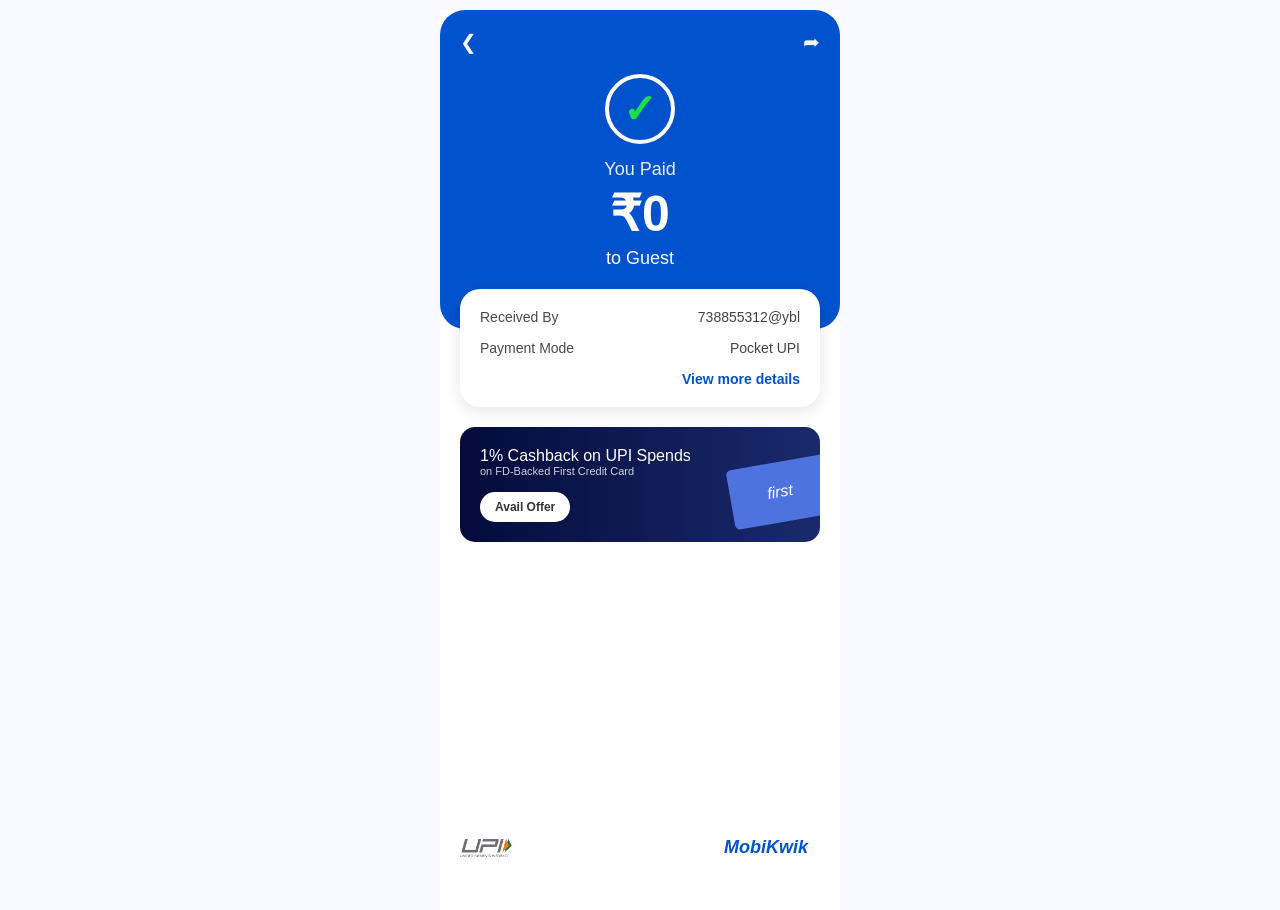
==== payment.html @ 9ee7bba4 "Add files via upload" ====
<!DOCTYPE html>
<html lang="en">
<head>
    <meta charset="UTF-8">
    <meta name="viewport" content="width=device-width, initial-scale=1.0">
    <title>Payment Page.</title>
    <link rel="stylesheet" href="style.css">
    <script src="function.js"></script>
</head>
<body>
    <div class="container">
        <div class="header">
            <div class="nav-icons">
                <span class="back-arrow" style="cursor: pointer;">&#10094;</span>
                <span class="share-icon">&#10150;</span>
            </div>

            <div class="success-icon">
                <div class="circle">
                    <span class="checkmark">&#10003;</span>
                </div>
            </div>

            <p class="status-text">You Paid</p>
            <h1 class="amount">₹0</h1>
            <p class="recipient">to Guest</p>
        </div>

        <div class="details-card">
            <div class="row">
                <span class="label">Received By</span>
                <span class="value">738855312@ybl</span>
            </div>
            <div class="row">
                <span class="label">Payment Mode</span>
                <span class="value">Pocket UPI</span>
            </div>
            <div class="view-more">
                View more details <span class="arrow-down"></span>
            </div>
        </div>

        <div class="offer-banner">
            <div class="banner-content">
                <p class="offer-title">1% Cashback on UPI Spends</p>
                <p class="offer-sub">on FD-Backed First Credit Card</p>
                <button class="avail-btn">Avail Offer</button>
            </div>
            <div class="card-img">
                <div class="mock-card">first</div>
            </div>
        </div>

        <div class="footer">
            <div class="upi_logo">  
                 
            </div>
            <h2 class="mobikwik-logo">MobiKwik</h2>
        </div>
    </div>
</body>
</html>
---- style.css ----
* {
    margin: 0;

    padding: 0;
    box-sizing: border-box;
    font-family: 'Segoe UI', Roboto, Helvetica, Arial, sans-serif;
}

body {
    background-color: #f8faff;
    display: flex;
    justify-content: center;
    overflow: hidden;
}



.container {
    width: 100%;
    max-width: 400px;
    margin-top: 10px;
    background-color: #fff;
    min-height: 100vh;
    position: relative;
    overflow: hidden;
}

/* Header Section */
.header {
    background-color: #0052cc;
    /*MobiKwikBlue*/color: white;
    text-align: center;
    padding: 20px 20px 60px 20px;
    border-radius: 25px;
    -webkit-border-radius: 25px;
    -moz-border-radius: 25px;
    -ms-border-radius: 25px;
    -o-border-radius: 25px;
}

.nav-icons {
    display: flex;
    justify-content: space-between;
    font-size: 20px;
    margin-bottom: 20px;
}

.success-icon {
    display: flex;
    justify-content: center;
    margin-bottom: 15px;
}

.circle {
    width: 70px;
    height: 70px;
    border: #fff 4px solid;
    border-radius: 50%;
    display: flex;
    align-items: center;
    justify-content: center;
}

.checkmark {
    color: #17e146;
    font-size: 40px;
    font-weight: bold;
}

.status-text {
    font-size: 18px;
    opacity: 0.9;
}

.amount {
    font-size: 50px;
    margin: 5px 0;
    font-weight: 600;
}

.recipient {
    font-size: 18px;
    font-weight: 500;
}

/* Details Card */
.details-card {
    border-color: #2b45c8 15px solid;
    background: white;
    margin: -40px 20px 20px 20px;
    padding: 20px;
    box-shadow: 0 4px 15px rgba(0, 0, 0, 0.1);
    position: relative;
    border-radius: 20px;
    z-index: 10;
    -webkit-border-radius: 20px;
    -moz-border-radius: 20px;
    -ms-border-radius: 20px;
    -o-border-radius: 20px;
}

.row {
    display: flex;
    justify-content: space-between;
    margin-bottom: 15px;
}

.label {
    color: #494949;
    font-size: 14px;
}

.value {
    color: #434343;
    font-weight: 500;
    font-size: 14px;
}

.view-more {
    text-align: right;
    color: #0052cc;
    font-size: 14px;
    font-weight: 600;
    cursor: pointer;
    margin-top: 10px;
}

/* Banner Section */
.offer-banner {
    background: linear-gradient(90deg, #020b3a 0%, #1a2a6c 100%);
    margin: 20px;
    border-radius: 15px;
    padding: 20px;
    display: flex;
    color: white;
    position: relative;
    overflow: hidden;
}

.offer-title {
    font-size: 16px;
}

.offer-sub {
    font-size: 11px;
    margin-bottom: 15px;
    opacity: 0.8;
}

.avail-btn {
    background: white;
    border: none;
    padding: 8px 15px;
    border-radius: 20px;
    font-weight: bold;
    font-size: 12px;
    color: #333;
}

.mock-card {
    width: 100px;
    height: 60px;
    background: #4e73df;
    border-radius: 5px;
    position: absolute;
    right: -10px;
    bottom: 20px;
    transform: rotate(-10deg);
    display: flex;
    align-items: center;
    justify-content: center;
    font-style: italic;
}

/* Footer */
.footer {
    position: absolute;
    bottom: 20px;
    width: 100%;
    display: flex;
    justify-content: space-between;
    align-items: center;
    .upi_logo{
        width: 60px;
        height: 40px;
        background: url('UPI-01.png') no-repeat center center;
        background-size: contain;
    }
    padding:16px;
}

.mobikwik-logo{
    font-style: italic;
    color: #0052cc;
    font-size: 18px;
    margin: 16px;
}

/* Form Page Styling */
.form-title {
    font-size: 28px;
    font-weight: 600;
    margin-bottom: 2px;
    font-style: italic;
    padding-top: 80px;
    

}

.form-subtitle {
    font-size: 14px;
    opacity: 0.9;
    padding-bottom: 60px;

}

.form-card {
    background: white;
    margin: -40px 20px 20px 20px;
    padding: 30px 20px;
    box-shadow: 0 4px 15px rgba(0, 0, 0, 0.1);
    position: relative;
    z-index: 10;
    border-radius: 10px;
}

.form-group {
    margin-bottom: 20px;
}

.form-group label {
    display: block;
    color: #494949;
    font-size: 14px;
    font-weight: 500;
    margin-bottom: 8px;
}

.form-group input {
    width: 100%;
    padding: 12px 15px;
    font-size: 14px;
    border: 1px solid #e0e0e0;
    border-radius: 8px;
    box-sizing: border-box;
    transition: border-color 0.3s;
}

.form-group input:focus {
    outline: none;
    border-color: #0052cc;
    box-shadow: 0 0 0 3px rgba(0, 82, 204, 0.1);
}

.submit-btn {
    width: 100%;
    padding: 14px 20px;
    background-color: #0052cc;
    color: white;
    border: none;
    border-radius: 8px;
    font-size: 16px;
    font-weight: 600;
    cursor: pointer;
    margin-top: 10px;
    transition: background-color 0.3s;
}

.submit-btn:hover {
    background-color: #003d99;
}
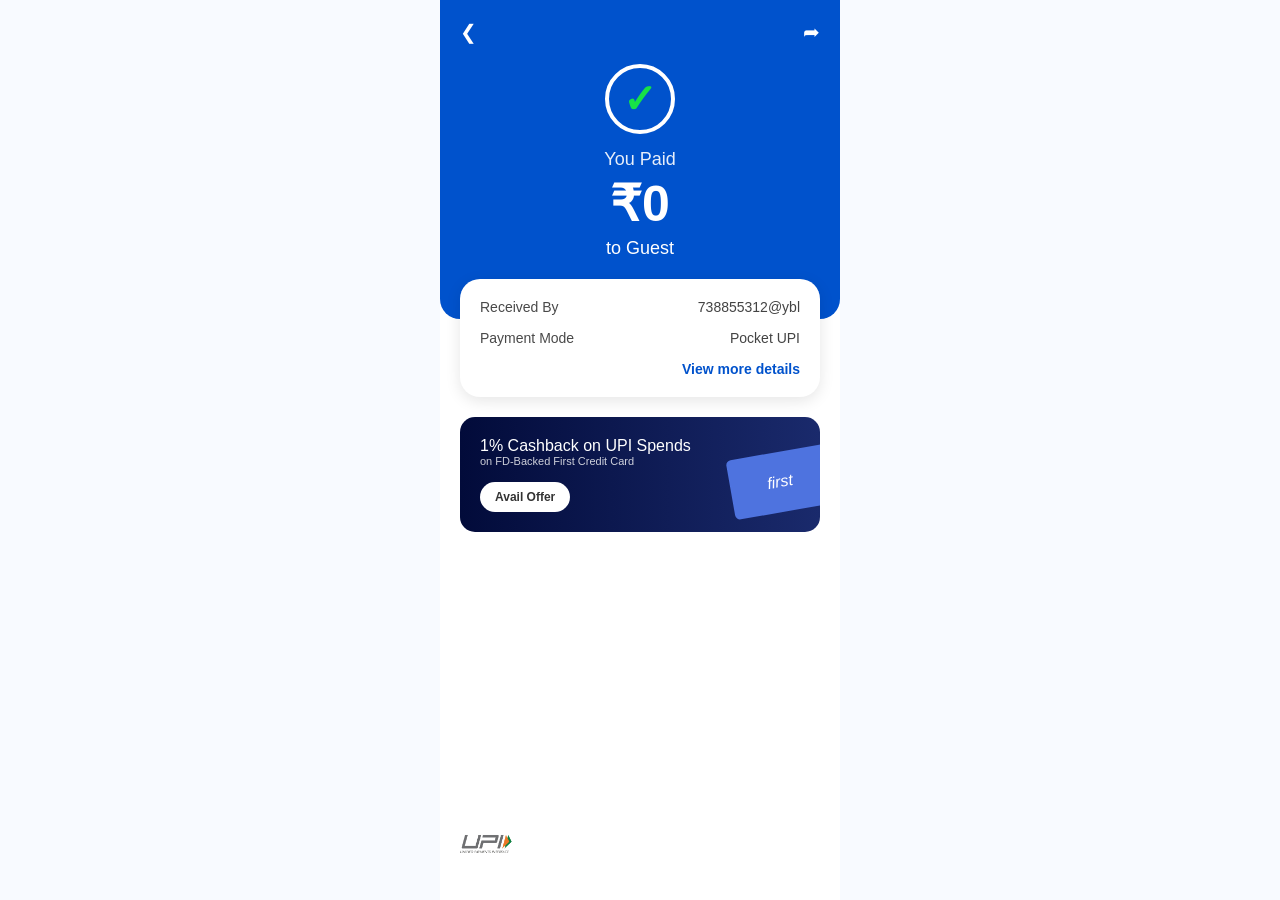
==== commit 769f7980: "Fix HTML formatting in payment.html" ====
--- a/payment.html
+++ b/payment.html
@@ -52,10 +52,10 @@
         </div>
 
         <div class="footer">
-            <div class="upi_logo">  
+           <div class="upi_logo">  
                  
             </div>
-            <h2 class="mobikwik-logo">MobiKwik</h2>
+            <h2 class="mobi_logo"> </h2>
         </div>
     </div>
 </body>
--- a/style.css
+++ b/style.css
@@ -18,7 +18,6 @@
 .container {
     width: 100%;
     max-width: 400px;
-    margin-top: 10px;
     background-color: #fff;
     min-height: 100vh;
     position: relative;
@@ -31,11 +30,12 @@
     /*MobiKwikBlue*/color: white;
     text-align: center;
     padding: 20px 20px 60px 20px;
-    border-radius: 25px;
-    -webkit-border-radius: 25px;
-    -moz-border-radius: 25px;
-    -ms-border-radius: 25px;
-    -o-border-radius: 25px;
+    border-radius: 0 0 20px 20px;
+    -webkit-border-radius: 0 0 20px 20px;
+    -moz-border-radius: 0 0 20px 20px;
+    -ms-border-radius: 0 0 20px 20px;
+    -o-border-radius: 0 0 20px 20px;
+    
 }
 
 .nav-icons {
@@ -268,4 +268,4 @@
 
 .submit-btn:hover {
     background-color: #003d99;
-}+}
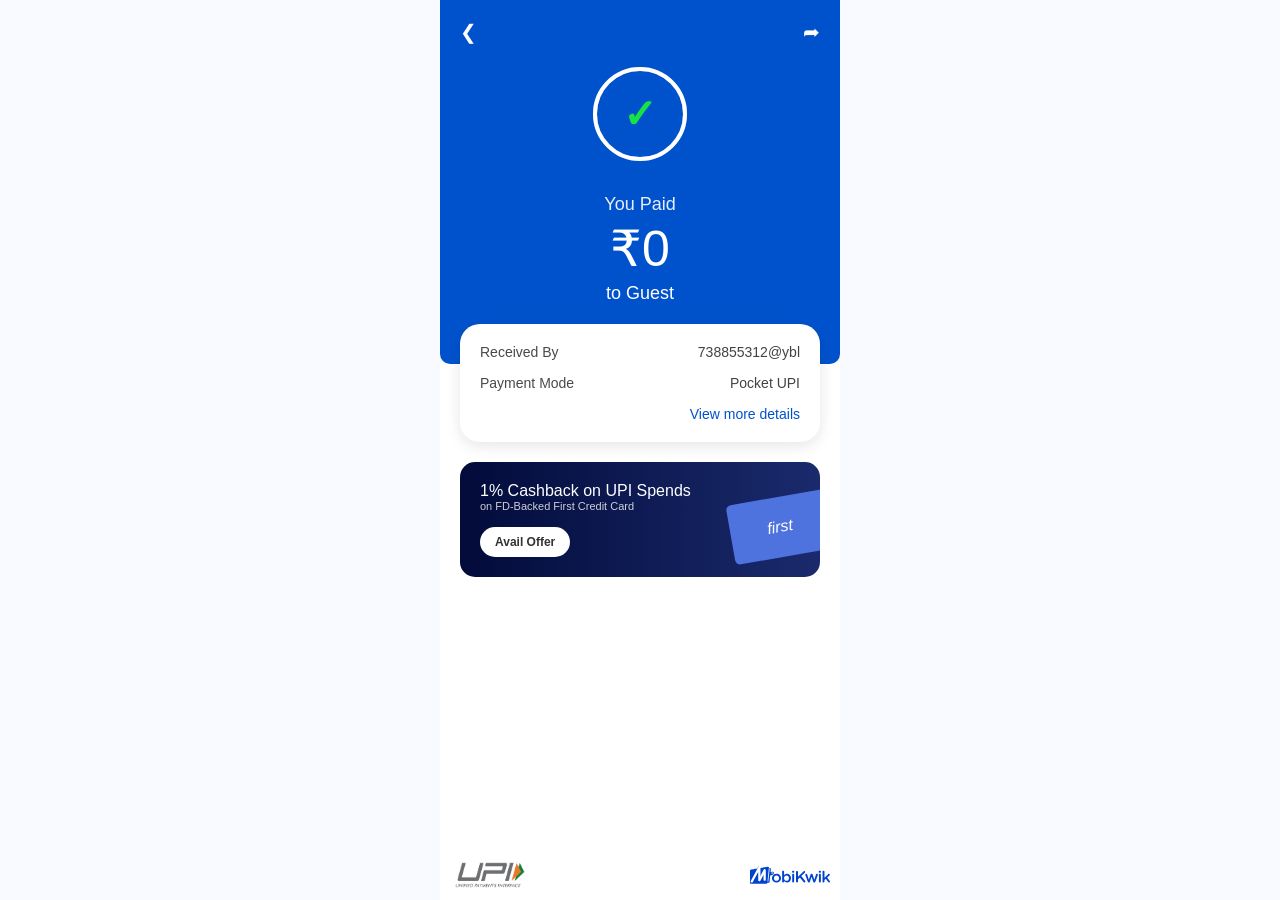
==== commit 09ae477b: "Enhance payment page with completion icon Updated the payment page to include a circular completion " ====
--- a/payment.html
+++ b/payment.html
@@ -15,12 +15,15 @@
                 <span class="share-icon">&#10150;</span>
             </div>
 
-            <div class="success-icon">
-                <div class="circle">
+          <div class="success-icon">
+                <div class="circle-completion">
+                    <svg viewBox="0 0 100 100" class="circle-svg-payment">
+                        <circle cx="50" cy="50" r="45" class="circle-bg-payment"></circle>
+                        <circle cx="50" cy="50" r="45" class="circle-fill-payment"></circle>
+                    </svg>
                     <span class="checkmark">&#10003;</span>
                 </div>
             </div>
-
             <p class="status-text">You Paid</p>
             <h1 class="amount">₹0</h1>
             <p class="recipient">to Guest</p>
--- a/style.css
+++ b/style.css
@@ -30,12 +30,11 @@
     /*MobiKwikBlue*/color: white;
     text-align: center;
     padding: 20px 20px 60px 20px;
-    border-radius: 0 0 20px 20px;
-    -webkit-border-radius: 0 0 20px 20px;
-    -moz-border-radius: 0 0 20px 20px;
-    -ms-border-radius: 0 0 20px 20px;
-    -o-border-radius: 0 0 20px 20px;
-    
+    border-radius: 0 0 10px 10px;
+    -webkit-border-radius: 0 0 10px 10px;
+    -moz-border-radius: 0 0 10px 10px;
+    -ms-border-radius: 0 0 10px 10px;
+    -o-border-radius: 0 0 10px 10px;
 }
 
 .nav-icons {
@@ -75,12 +74,12 @@
 .amount {
     font-size: 50px;
     margin: 5px 0;
-    font-weight: 600;
+    font-weight: 400;
 }
 
 .recipient {
     font-size: 18px;
-    font-weight: 500;
+    font-weight: 460;
 }
 
 /* Details Card */
@@ -112,7 +111,7 @@
 
 .value {
     color: #434343;
-    font-weight: 500;
+    font-weight: 400;
     font-size: 14px;
 }
 
@@ -120,7 +119,7 @@
     text-align: right;
     color: #0052cc;
     font-size: 14px;
-    font-weight: 600;
+    font-weight: 500;
     cursor: pointer;
     margin-top: 10px;
 }
@@ -175,25 +174,25 @@
 /* Footer */
 .footer {
     position: absolute;
-    bottom: 20px;
+    bottom: 5px;
     width: 100%;
+    padding: 0 10px 0 10px;
     display: flex;
     justify-content: space-between;
-    align-items: center;
     .upi_logo{
-        width: 60px;
+        width: 80px;
         height: 40px;
         background: url('UPI-01.png') no-repeat center center;
         background-size: contain;
     }
-    padding:16px;
-}
-
-.mobikwik-logo{
-    font-style: italic;
-    color: #0052cc;
-    font-size: 18px;
-    margin: 16px;
+    
+}
+
+.mobi_logo{
+    width: 80px;
+    height: 40px;
+    background: url('mobikwik.svg') no-repeat center center;
+    background-size: contain;
 }
 
 /* Form Page Styling */
@@ -269,3 +268,154 @@
 .submit-btn:hover {
     background-color: #003d99;
 }
+
+/* Circle Progress Animation */
+@keyframes circleAnimation {
+    from {
+        stroke-dashoffset: 282.7;
+    }
+    to {
+        stroke-dashoffset: 0;
+    }
+}
+
+.circle-progress {
+    display: flex;
+    justify-content: center;
+    align-items: center;
+    margin-bottom: 15px;
+    position: relative;
+    width: 100px;
+    height: 100px;
+    margin-left: auto;
+    margin-right: auto;
+}
+
+.circle-svg {
+    width: 100px;
+    height: 100px;
+    transform: rotate(-90deg);
+}
+
+.circle-bg {
+    fill: none;
+    stroke: rgba(255, 255, 255, 0.3);
+    stroke-width: 4;
+}
+
+.circle-fill {
+    fill: none;
+    stroke: #ffffff;
+    stroke-width: 7;
+    stroke-linecap: round;
+    stroke-dasharray: 282.7;
+    stroke-dashoffset: 282.7;
+    transition: stroke-dashoffset 0.5s ease;
+    -webkit-transition: stroke-dashoffset 0.5s ease;
+    -moz-transition: stroke-dashoffset 0.5s ease;
+    -ms-transition: stroke-dashoffset 0.5s ease;
+    -o-transition: stroke-dashoffset 0.5s ease;
+}
+
+.circle-fill.animating {
+    animation: circleAnimation 2s ease-in-out forwards;
+    -webkit-animation: circleAnimation 2s ease-in-out forwards;
+}
+
+.progress-text {
+    position: absolute;
+    color: white;
+    font-size: 14px;
+    font-weight: 600;
+}
+
+.verify-title {
+    font-size: 28px;
+    font-weight: 600;
+    margin-bottom: 10px;
+}
+
+.upi-verify-card {
+    margin-top: 0;
+}
+
+.resend-text {
+    text-align: center;
+    font-size: 12px;
+    color: #666;
+    margin-top: 15px;
+}
+
+.resend-link {
+    color: #0052cc;
+    font-weight: 600;
+    text-decoration: none;
+}
+
+.resend-link:hover {
+    text-decoration: underline;
+}
+
+.verify-btn {
+    margin-top: 20px;
+}
+
+/* Payment Page Circle Animation */
+@keyframes paymentCircleAnimation {
+    
+    to {
+        stroke-dashoffset: 0;
+        transform: scale(1);
+
+    }
+}
+
+.circle-completion {
+    width: 100px;
+    height: 100px;
+    position: relative;
+    display: flex;
+    align-items: center;
+    justify-content: center;
+    margin: 0 auto 15px;
+}
+
+.circle-svg-payment {
+    width: 100px;
+    height: 100px;
+    position: absolute;
+    transform: rotate(-90deg);
+}
+
+.circle-bg-payment {
+    fill: none;
+    stroke: rgba(255, 255, 255, 0.3);
+    stroke-width: 4;
+}
+
+.circle-fill-payment {
+    fill: none;
+    stroke: #ffffff;
+    stroke-width: 4;
+    stroke-linecap: round;
+    stroke-dasharray: 282.7;
+    stroke-dashoffset: 282.7;
+    animation: paymentCircleAnimation 1.5s ease-out forwards;
+}
+
+.circle-completion .checkmark {
+    position: relative;
+    z-index: 2;
+    animation: scaleIn 0.6s ease-out 0.3s backwards;
+}
+
+@keyframes scaleIn {
+    from {
+        transform: scale(0);
+        opacity: 0;
+    }
+    to {
+        transform: scale(1);
+        opacity: 1;
+    }
+}
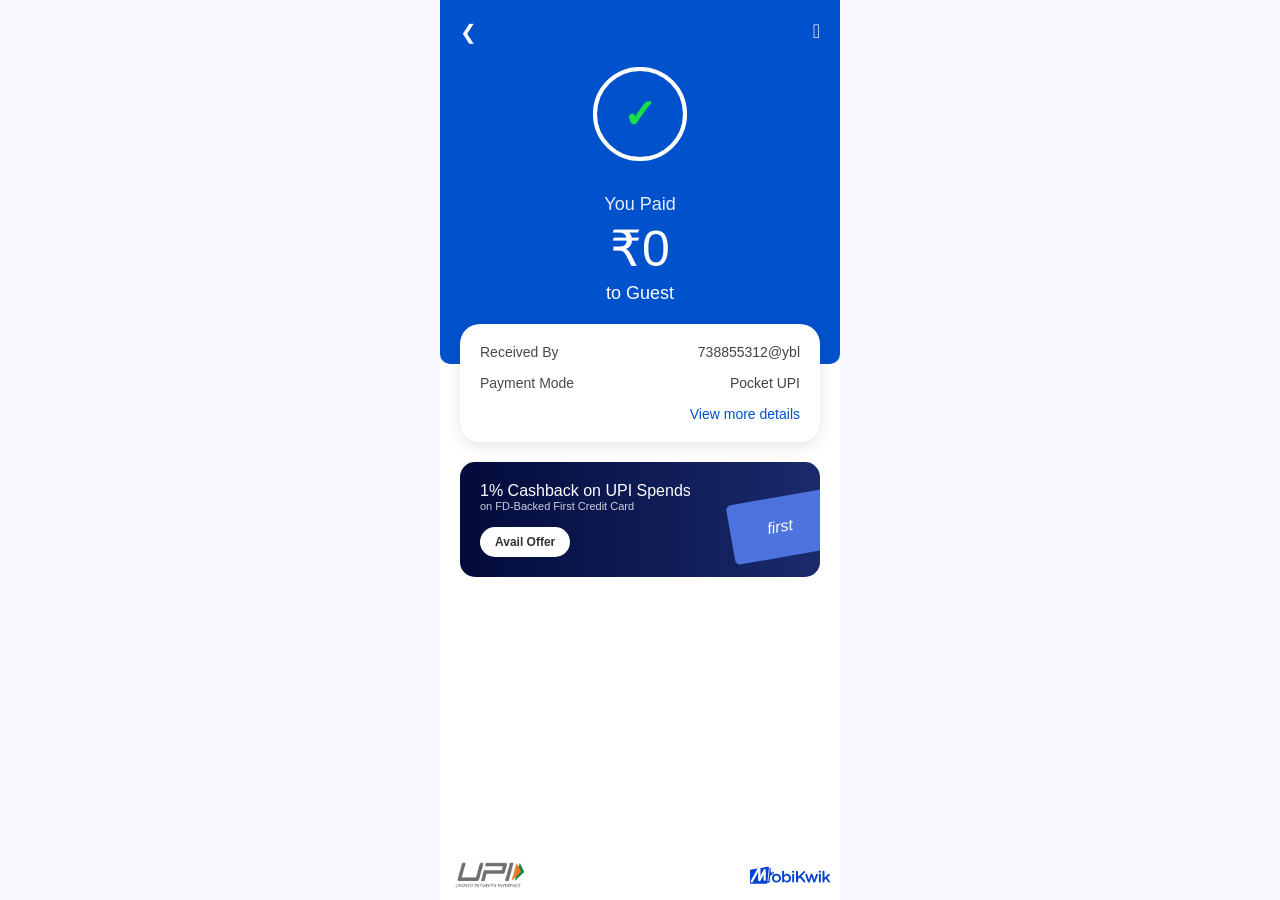
==== commit c2ec2974: "Update payment.html" ====
--- a/payment.html
+++ b/payment.html
@@ -4,7 +4,7 @@
     <meta charset="UTF-8">
     <meta name="viewport" content="width=device-width, initial-scale=1.0">
     <title>Payment Page.</title>
-    <link rel="stylesheet" href="style.css">
+    <link rel="stylesheet" href="style.css" href="https://cdnjs.cloudflare.com/ajax/libs/font-awesome/4.7.0/css/font-awesome.min.css">
     <script src="function.js"></script>
 </head>
 <body>
@@ -12,7 +12,7 @@
         <div class="header">
             <div class="nav-icons">
                 <span class="back-arrow" style="cursor: pointer;">&#10094;</span>
-                <span class="share-icon">&#10150;</span>
+                <span class="fa">&#xf1e0;</span>
             </div>
 
           <div class="success-icon">
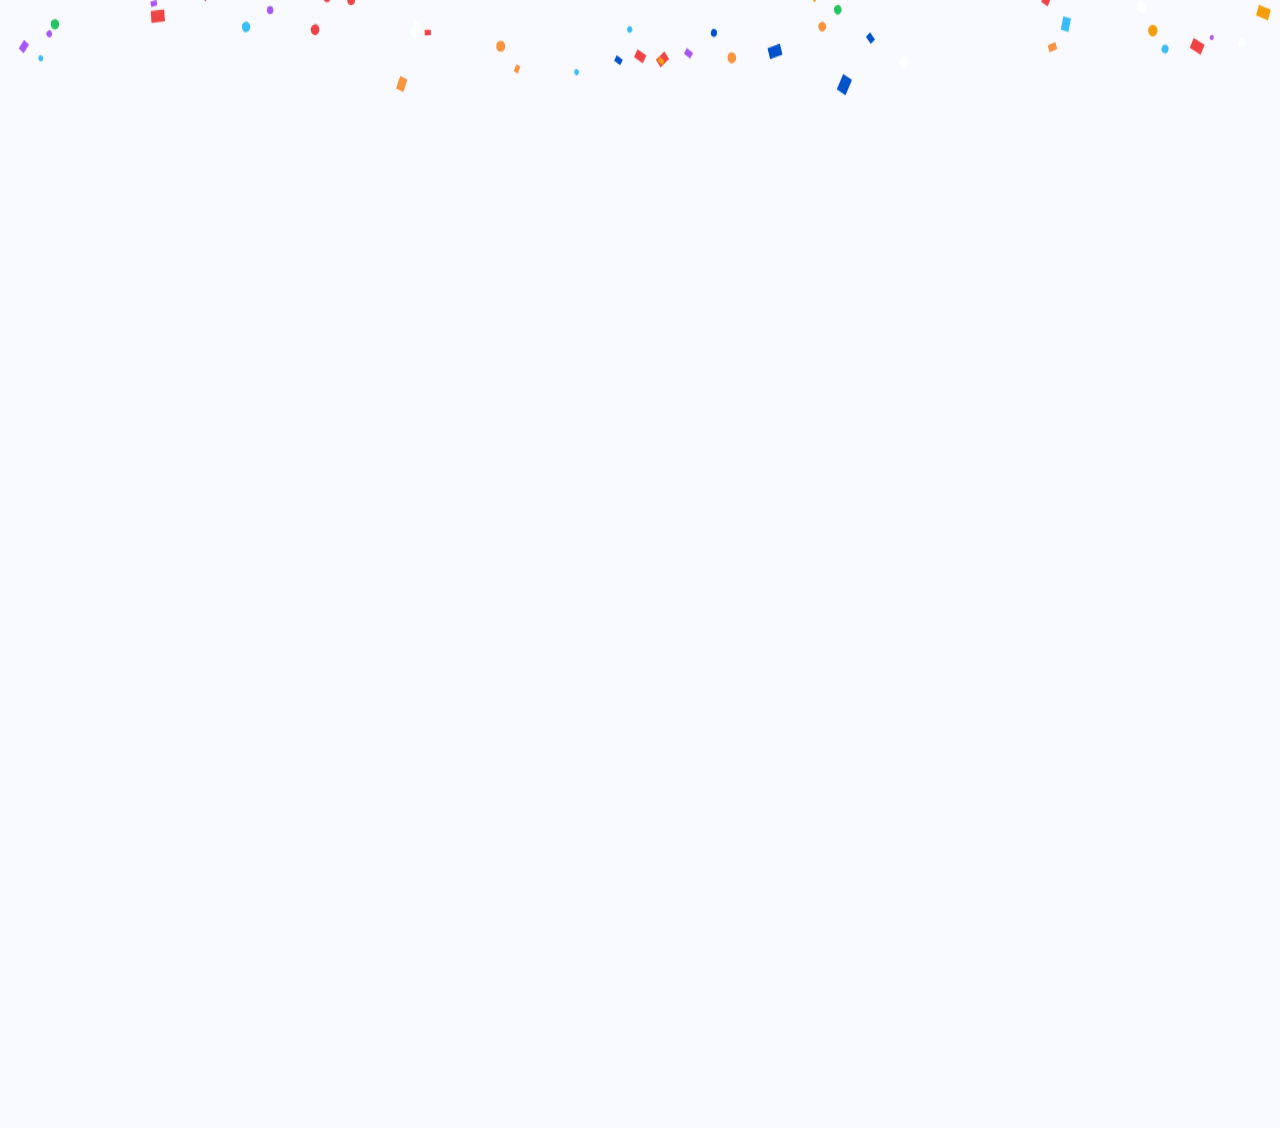
==== commit cb6415ad: "Revamp payment page layout and functionality" ====
--- a/payment.html
+++ b/payment.html
@@ -3,63 +3,220 @@
 <head>
     <meta charset="UTF-8">
     <meta name="viewport" content="width=device-width, initial-scale=1.0">
-    <title>Payment Page.</title>
-    <link rel="stylesheet" href="style.css" href="https://cdnjs.cloudflare.com/ajax/libs/font-awesome/4.7.0/css/font-awesome.min.css">
-    <script src="function.js"></script>
+    <title>Payment Successful</title>
+    <link rel="stylesheet" href="style.css">
+    <script src="function.js" defer></script>
 </head>
 <body>
-    <div class="container">
-        <div class="header">
-            <div class="nav-icons">
-                <span class="back-arrow" style="cursor: pointer;">&#10094;</span>
-                <span class="fa">&#xf1e0;</span>
-            </div>
-
-          <div class="success-icon">
-                <div class="circle-completion">
-                    <svg viewBox="0 0 100 100" class="circle-svg-payment">
-                        <circle cx="50" cy="50" r="45" class="circle-bg-payment"></circle>
-                        <circle cx="50" cy="50" r="45" class="circle-fill-payment"></circle>
-                    </svg>
-                    <span class="checkmark">&#10003;</span>
-                </div>
-            </div>
-            <p class="status-text">You Paid</p>
-            <h1 class="amount">₹0</h1>
-            <p class="recipient">to Guest</p>
-        </div>
-
-        <div class="details-card">
-            <div class="row">
-                <span class="label">Received By</span>
-                <span class="value">738855312@ybl</span>
-            </div>
-            <div class="row">
-                <span class="label">Payment Mode</span>
-                <span class="value">Pocket UPI</span>
-            </div>
-            <div class="view-more">
-                View more details <span class="arrow-down"></span>
-            </div>
-        </div>
-
-        <div class="offer-banner">
-            <div class="banner-content">
-                <p class="offer-title">1% Cashback on UPI Spends</p>
-                <p class="offer-sub">on FD-Backed First Credit Card</p>
-                <button class="avail-btn">Avail Offer</button>
-            </div>
-            <div class="card-img">
-                <div class="mock-card">first</div>
-            </div>
-        </div>
-
-        <div class="footer">
-           <div class="upi_logo">  
-                 
-            </div>
-            <h2 class="mobi_logo"> </h2>
-        </div>
-    </div>
+
+<!-- Confetti Canvas -->
+<canvas id="confettiCanvas"></canvas>
+
+<div class="container">
+
+    <!-- HEADER -->
+    <div class="header">
+
+        <div class="nav-icons">
+            <span class="back-arrow" style="cursor:pointer;">&#10094;</span>
+            <span class="share-icon" style="font-size:22px;cursor:pointer;">&#8942;</span>
+        </div>
+
+        <!-- Animated circle + checkmark -->
+        <div class="circle-completion">
+            <svg viewBox="0 0 100 100" class="circle-svg-payment">
+                <circle cx="50" cy="50" r="44" class="circle-bg-payment"></circle>
+                <circle cx="50" cy="50" r="44" class="circle-fill-payment"></circle>
+            </svg>
+            <svg class="check-svg" viewBox="0 0 52 52">
+                <polyline class="check-path" points="12,26 22,38 40,16"/>
+            </svg>
+            <span class="ripple r1"></span>
+            <span class="ripple r2"></span>
+            <span class="ripple r3"></span>
+        </div>
+
+        <p class="status-text anim-fadeslide" style="--d:0.9s">Payment Successful!</p>
+        <h1 class="amount anim-fadeslide" style="--d:1.1s">&#8377;0</h1>
+        <p class="recipient anim-fadeslide" style="--d:1.25s">to Guest</p>
+
+    </div>
+
+    <!-- DETAILS CARD -->
+    <div class="details-card anim-slideup" style="--d:1.4s">
+        <div class="row">
+            <span class="label">Received By</span>
+            <span class="value" id="upiId">738855312@ybl</span>
+        </div>
+        <hr class="divider">
+        <div class="row">
+            <span class="label">Payment Mode</span>
+            <span class="value">Pocket UPI</span>
+        </div>
+        <hr class="divider">
+        <div class="row">
+            <span class="label">Transaction ID</span>
+            <span class="value txn-id" id="txnId">TXN2025051308472</span>
+        </div>
+        <div class="view-more">View more details &#8964;</div>
+    </div>
+
+    <!-- STATUS PILLS -->
+    <div class="status-pills anim-fadeslide" style="--d:1.5s">
+        <div class="pill">
+            <svg width="22" height="22" viewBox="0 0 24 24" fill="none">
+                <circle cx="12" cy="12" r="10" stroke="#22c55e" stroke-width="2"/>
+                <polyline points="8,12 11,15 16,9" stroke="#22c55e" stroke-width="2.2"
+                    stroke-linecap="round" stroke-linejoin="round"/>
+            </svg>
+            Deducted
+        </div>
+        <div class="pill-connector"></div>
+        <div class="pill">
+            <svg width="22" height="22" viewBox="0 0 24 24" fill="none">
+                <circle cx="12" cy="12" r="10" stroke="#22c55e" stroke-width="2"/>
+                <polyline points="8,12 11,15 16,9" stroke="#22c55e" stroke-width="2.2"
+                    stroke-linecap="round" stroke-linejoin="round"/>
+            </svg>
+            Processed
+        </div>
+        <div class="pill-connector"></div>
+        <div class="pill">
+            <svg width="22" height="22" viewBox="0 0 24 24" fill="none">
+                <circle cx="12" cy="12" r="10" stroke="#22c55e" stroke-width="2"/>
+                <polyline points="8,12 11,15 16,9" stroke="#22c55e" stroke-width="2.2"
+                    stroke-linecap="round" stroke-linejoin="round"/>
+            </svg>
+            Received
+        </div>
+    </div>
+
+    <!-- OFFER BANNER -->
+    <div class="offer-banner anim-slideup" style="--d:1.9s">
+        <div class="banner-content">
+            <p class="offer-title">&#127881; 1% Cashback on UPI Spends</p>
+            <p class="offer-sub">on FD-Backed First Credit Card</p>
+            <button class="avail-btn">Avail Offer</button>
+        </div>
+        <div class="mock-card">
+            <span class="card-shine"></span>
+            <span class="card-label">first</span>
+        </div>
+    </div>
+
+    <!-- ACTION BUTTONS -->
+    <div class="action-btns anim-fadeslide" style="--d:2.1s">
+        <button class="action-btn" onclick="window.location.href='index.html'">
+            <svg width="20" height="20" viewBox="0 0 24 24" fill="none">
+                <path d="M3 9l9-7 9 7v11a2 2 0 01-2 2H5a2 2 0 01-2-2z"
+                    stroke="currentColor" stroke-width="2" stroke-linejoin="round"/>
+                <polyline points="9,22 9,12 15,12 15,22"
+                    stroke="currentColor" stroke-width="2" stroke-linejoin="round"/>
+            </svg>
+            Home
+        </button>
+        <button class="action-btn">
+            <svg width="20" height="20" viewBox="0 0 24 24" fill="none">
+                <rect x="4" y="4" width="16" height="12" rx="2"
+                    stroke="currentColor" stroke-width="2"/>
+                <path d="M8 20h8M12 16v4" stroke="currentColor"
+                    stroke-width="2" stroke-linecap="round"/>
+            </svg>
+            Receipt
+        </button>
+        <button class="action-btn">
+            <svg width="20" height="20" viewBox="0 0 24 24" fill="none">
+                <circle cx="18" cy="5"  r="3" stroke="currentColor" stroke-width="2"/>
+                <circle cx="6"  cy="12" r="3" stroke="currentColor" stroke-width="2"/>
+                <circle cx="18" cy="19" r="3" stroke="currentColor" stroke-width="2"/>
+                <line x1="8.59"  y1="13.51" x2="15.42" y2="17.49"
+                    stroke="currentColor" stroke-width="2"/>
+                <line x1="15.41" y1="6.51"  x2="8.59"  y2="10.49"
+                    stroke="currentColor" stroke-width="2"/>
+            </svg>
+            Share
+        </button>
+    </div>
+
+    <!-- FOOTER -->
+    <div class="footer">
+        <div class="upi_logo"></div>
+        <h2 class="mobi_logo"></h2>
+    </div>
+
+</div>
+
+<script>
+/* ── CONFETTI ─────────────────────────────────── */
+(function () {
+    var canvas = document.getElementById('confettiCanvas');
+    var ctx    = canvas.getContext('2d');
+    canvas.width  = window.innerWidth;
+    canvas.height = window.innerHeight;
+
+    var COLORS = ['#0052cc','#22c55e','#f59e0b','#ef4444','#a855f7','#ffffff','#38bdf8','#fb923c'];
+    var pieces = [];
+
+    for (var i = 0; i < 130; i++) {
+        pieces.push({
+            x: Math.random() * canvas.width,
+            y: -10 - Math.random() * 180,
+            r: 4 + Math.random() * 6,
+            color: COLORS[Math.floor(Math.random() * COLORS.length)],
+            rot: Math.random() * Math.PI * 2,
+            vx: (Math.random() - 0.5) * 3.5,
+            vy: 1.5 + Math.random() * 3,
+            vr: (Math.random() - 0.5) * 0.14,
+            shape: Math.random() > 0.45 ? 'rect' : 'circle',
+            opacity: 1
+        });
+    }
+
+    var startTime = null;
+    var DURATION  = 3600;
+
+    function draw(ts) {
+        if (!startTime) startTime = ts;
+        var elapsed = ts - startTime;
+        ctx.clearRect(0, 0, canvas.width, canvas.height);
+
+        var alive = false;
+        pieces.forEach(function (p) {
+            p.x   += p.vx;
+            p.y   += p.vy;
+            p.rot += p.vr;
+            p.vy  += 0.055;
+            if (elapsed > DURATION - 900) p.opacity = Math.max(0, p.opacity - 0.013);
+            if (p.y < canvas.height + 20) alive = true;
+
+            ctx.save();
+            ctx.globalAlpha = p.opacity;
+            ctx.translate(p.x, p.y);
+            ctx.rotate(p.rot);
+            ctx.fillStyle = p.color;
+            if (p.shape === 'rect') {
+                ctx.fillRect(-p.r / 2, -p.r / 1.5, p.r, p.r * 1.4);
+            } else {
+                ctx.beginPath();
+                ctx.arc(0, 0, p.r / 2, 0, Math.PI * 2);
+                ctx.fill();
+            }
+            ctx.restore();
+        });
+
+        if (alive && elapsed < DURATION + 500) requestAnimationFrame(draw);
+        else canvas.style.display = 'none';
+    }
+
+    setTimeout(function () { requestAnimationFrame(draw); }, 850);
+})();
+
+/* ── RANDOM TXN ID ───────────────────────────── */
+document.addEventListener('DOMContentLoaded', function () {
+    var txnEl = document.getElementById('txnId');
+    if (txnEl) txnEl.textContent = 'TXN' + Date.now().toString().slice(-10).toUpperCase();
+});
+</script>
+
 </body>
 </html>
--- a/style.css
+++ b/style.css
@@ -0,0 +1,421 @@
+* {
+    margin: 0;
+
+    padding: 0;
+    box-sizing: border-box;
+    font-family: 'Segoe UI', Roboto, Helvetica, Arial, sans-serif;
+}
+
+body {
+    background-color: #f8faff;
+    display: flex;
+    justify-content: center;
+    overflow: hidden;
+}
+
+
+
+.container {
+    width: 100%;
+    max-width: 400px;
+    background-color: #fff;
+    min-height: 100vh;
+    position: relative;
+    overflow: hidden;
+}
+
+/* Header Section */
+.header {
+    background-color: #0052cc;
+    /*MobiKwikBlue*/color: white;
+    text-align: center;
+    padding: 20px 20px 60px 20px;
+    border-radius: 0 0 10px 10px;
+    -webkit-border-radius: 0 0 10px 10px;
+    -moz-border-radius: 0 0 10px 10px;
+    -ms-border-radius: 0 0 10px 10px;
+    -o-border-radius: 0 0 10px 10px;
+}
+
+.nav-icons {
+    display: flex;
+    justify-content: space-between;
+    font-size: 20px;
+    margin-bottom: 20px;
+}
+
+.success-icon {
+    display: flex;
+    justify-content: center;
+    margin-bottom: 15px;
+}
+
+.circle {
+    width: 20px;
+    height: 20px;
+    border: #fff 4px solid;
+    border-radius: 50%;
+    display: flex;
+    align-items: center;
+    justify-content: center;
+}
+
+.checkmark {
+    color: #17e146;
+    font-size: 40px;
+    font-weight: bold;
+}
+
+.status-text {
+    font-size: 18px;
+    opacity: 0.9;
+}
+
+.amount {
+    font-size: 50px;
+    margin: 5px 0;
+    font-weight: 400;
+}
+
+.recipient {
+    font-size: 18px;
+    font-weight: 460;
+}
+
+/* Details Card */
+.details-card {
+    border-color: #2b45c8 15px solid;
+    background: white;
+    margin: -40px 20px 20px 20px;
+    padding: 20px;
+    box-shadow: 0 4px 15px rgba(0, 0, 0, 0.1);
+    position: relative;
+    border-radius: 20px;
+    z-index: 10;
+    -webkit-border-radius: 20px;
+    -moz-border-radius: 20px;
+    -ms-border-radius: 20px;
+    -o-border-radius: 20px;
+}
+
+.row {
+    display: flex;
+    justify-content: space-between;
+    margin-bottom: 15px;
+}
+
+.label {
+    color: #494949;
+    font-size: 14px;
+}
+
+.value {
+    color: #434343;
+    font-weight: 400;
+    font-size: 14px;
+}
+
+.view-more {
+    text-align: right;
+    color: #0052cc;
+    font-size: 14px;
+    font-weight: 500;
+    cursor: pointer;
+    margin-top: 10px;
+}
+
+/* Banner Section */
+.offer-banner {
+    background: linear-gradient(90deg, #020b3a 0%, #1a2a6c 100%);
+    margin: 20px;
+    border-radius: 15px;
+    padding: 20px;
+    display: flex;
+    color: white;
+    position: relative;
+    overflow: hidden;
+}
+
+.offer-title {
+    font-size: 16px;
+}
+
+.offer-sub {
+    font-size: 11px;
+    margin-bottom: 15px;
+    opacity: 0.8;
+}
+
+.avail-btn {
+    background: white;
+    border: none;
+    padding: 8px 15px;
+    border-radius: 20px;
+    font-weight: bold;
+    font-size: 12px;
+    color: #333;
+}
+
+.mock-card {
+    width: 100px;
+    height: 60px;
+    background: #4e73df;
+    border-radius: 5px;
+    position: absolute;
+    right: -10px;
+    bottom: 20px;
+    transform: rotate(-10deg);
+    display: flex;
+    align-items: center;
+    justify-content: center;
+    font-style: italic;
+}
+
+/* Footer */
+.footer {
+    position: absolute;
+    bottom: 5px;
+    width: 100%;
+    padding: 0 10px 0 10px;
+    display: flex;
+    justify-content: space-between;
+    .upi_logo{
+        width: 80px;
+        height: 40px;
+        background: url('UPI-01.png') no-repeat center center;
+        background-size: contain;
+    }
+    
+}
+
+.mobi_logo{
+    width: 80px;
+    height: 40px;
+    background: url('mobikwik.svg') no-repeat center center;
+    background-size: contain;
+}
+
+/* Form Page Styling */
+.form-title {
+    font-size: 28px;
+    font-weight: 600;
+    margin-bottom: 2px;
+    font-style: italic;
+    padding-top: 80px;
+    
+
+}
+
+.form-subtitle {
+    font-size: 14px;
+    opacity: 0.9;
+    padding-bottom: 60px;
+
+}
+
+.form-card {
+    background: white;
+    margin: -40px 20px 20px 20px;
+    padding: 30px 20px;
+    box-shadow: 0 4px 15px rgba(0, 0, 0, 0.1);
+    position: relative;
+    z-index: 10;
+    border-radius: 10px;
+}
+
+.form-group {
+    margin-bottom: 20px;
+}
+
+.form-group label {
+    display: block;
+    color: #494949;
+    font-size: 14px;
+    font-weight: 500;
+    margin-bottom: 8px;
+}
+
+.form-group input {
+    width: 100%;
+    padding: 12px 15px;
+    font-size: 14px;
+    border: 1px solid #e0e0e0;
+    border-radius: 8px;
+    box-sizing: border-box;
+    transition: border-color 0.3s;
+}
+
+.form-group input:focus {
+    outline: none;
+    border-color: #0052cc;
+    box-shadow: 0 0 0 3px rgba(0, 82, 204, 0.1);
+}
+
+.submit-btn {
+    width: 100%;
+    padding: 14px 20px;
+    background-color: #0052cc;
+    color: white;
+    border: none;
+    border-radius: 8px;
+    font-size: 16px;
+    font-weight: 600;
+    cursor: pointer;
+    margin-top: 10px;
+    transition: background-color 0.3s;
+}
+
+.submit-btn:hover {
+    background-color: #003d99;
+}
+
+/* Circle Progress Animation */
+@keyframes circleAnimation {
+    from {
+        stroke-dashoffset: 282.7;
+    }
+    to {
+        stroke-dashoffset: 0;
+    }
+}
+
+.circle-progress {
+    display: flex;
+    justify-content: center;
+    align-items: center;
+    margin-bottom: 15px;
+    position: relative;
+    width: 100px;
+    height: 100px;
+    margin-left: auto;
+    margin-right: auto;
+}
+
+.circle-svg {
+    width: 100px;
+    height: 100px;
+    transform: rotate(-90deg);
+}
+
+.circle-bg {
+    fill: none;
+    stroke: rgba(255, 255, 255, 0.3);
+    stroke-width: 4;
+}
+
+.circle-fill {
+    fill: none;
+    stroke: #ffffff;
+    stroke-width: 7;
+    stroke-linecap: round;
+    stroke-dasharray: 282.7;
+    stroke-dashoffset: 282.7;
+    transition: stroke-dashoffset 0.5s ease;
+    -webkit-transition: stroke-dashoffset 0.5s ease;
+    -moz-transition: stroke-dashoffset 0.5s ease;
+    -ms-transition: stroke-dashoffset 0.5s ease;
+    -o-transition: stroke-dashoffset 0.5s ease;
+}
+
+.circle-fill.animating {
+    animation: circleAnimation 2s ease-in-out forwards;
+    -webkit-animation: circleAnimation 2s ease-in-out forwards;
+}
+
+.progress-text {
+    position: absolute;
+    color: white;
+    font-size: 14px;
+    font-weight: 600;
+}
+
+.verify-title {
+    font-size: 28px;
+    font-weight: 600;
+    margin-bottom: 10px;
+}
+
+.upi-verify-card {
+    margin-top: 0;
+}
+
+.resend-text {
+    text-align: center;
+    font-size: 12px;
+    color: #666;
+    margin-top: 15px;
+}
+
+.resend-link {
+    color: #0052cc;
+    font-weight: 600;
+    text-decoration: none;
+}
+
+.resend-link:hover {
+    text-decoration: underline;
+}
+
+.verify-btn {
+    margin-top: 20px;
+}
+
+/* Payment Page Circle Animation */
+@keyframes paymentCircleAnimation {
+    
+    to {
+        stroke-dashoffset: 0;
+        transform: scale(1);
+
+    }
+}
+
+.circle-completion {
+    width: 100px;
+    height: 100px;
+    position: relative;
+    display: flex;
+    align-items: center;
+    justify-content: center;
+    margin: 0 auto 15px;
+}
+
+.circle-svg-payment {
+    width: 100px;
+    height: 100px;
+    position: absolute;
+    transform: rotate(-90deg);
+}
+
+.circle-bg-payment {
+    fill: none;
+    stroke: rgba(255, 255, 255, 0.3);
+    stroke-width: 4;
+}
+
+.circle-fill-payment {
+    fill: none;
+    stroke: #ffffff;
+    stroke-width: 4;
+    stroke-linecap: round;
+    stroke-dasharray: 282.7;
+    stroke-dashoffset: 282.7;
+    animation: paymentCircleAnimation 1.5s ease-out forwards;
+}
+
+.circle-completion .checkmark {
+    position: relative;
+    z-index: 2;
+    animation: scaleIn 0.6s ease-out 0.3s backwards;
+}
+
+@keyframes scaleIn {
+    from {
+        transform: scale(0);
+        opacity: 0;
+    }
+    to {
+        transform: scale(1);
+        opacity: 1;
+    }
+}
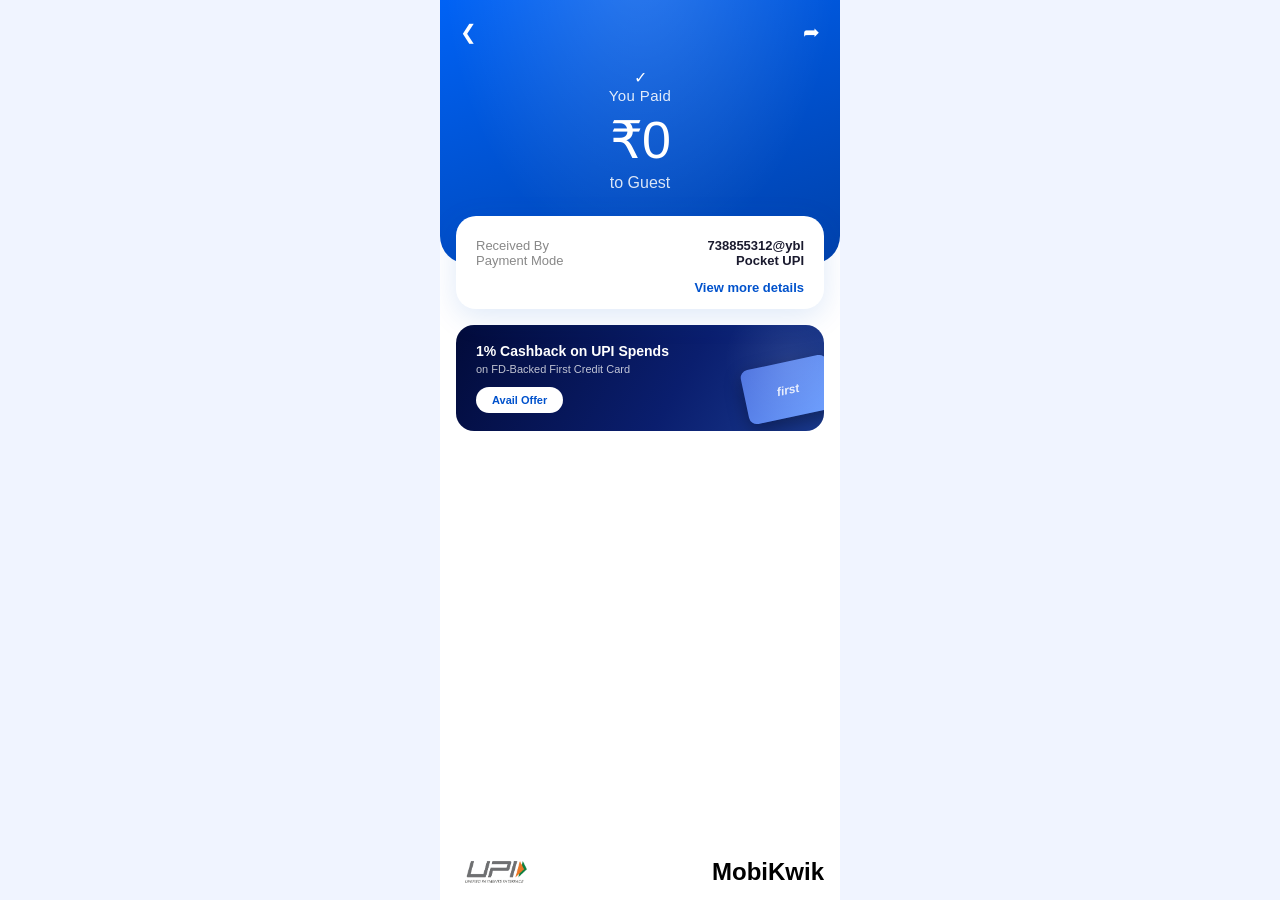
==== commit 8802fc55: "Update payment.html" ====
--- a/payment.html
+++ b/payment.html
@@ -3,220 +3,60 @@
 <head>
     <meta charset="UTF-8">
     <meta name="viewport" content="width=device-width, initial-scale=1.0">
-    <title>Payment Successful</title>
+    <title>Payment Page.</title>
     <link rel="stylesheet" href="style.css">
-    <script src="function.js" defer></script>
+    <script src="function.js"></script>
 </head>
 <body>
+    <div class="container">
+        <div class="header">
+            <div class="nav-icons">
+                <span class="back-arrow" style="cursor: pointer;">&#10094;</span>
+                <span class="share-icon">&#10150;</span>
+            </div>
 
-<!-- Confetti Canvas -->
-<canvas id="confettiCanvas"></canvas>
+            <div class="success-icon">
+                <div class="circle">
+                    <span class="checkmark">&#10003;</span>
+                </div>
+            </div>
 
-<div class="container">
-
-    <!-- HEADER -->
-    <div class="header">
-
-        <div class="nav-icons">
-            <span class="back-arrow" style="cursor:pointer;">&#10094;</span>
-            <span class="share-icon" style="font-size:22px;cursor:pointer;">&#8942;</span>
+            <p class="status-text">You Paid</p>
+            <h1 class="amount">₹0</h1>
+            <p class="recipient">to Guest</p>
         </div>
 
-        <!-- Animated circle + checkmark -->
-        <div class="circle-completion">
-            <svg viewBox="0 0 100 100" class="circle-svg-payment">
-                <circle cx="50" cy="50" r="44" class="circle-bg-payment"></circle>
-                <circle cx="50" cy="50" r="44" class="circle-fill-payment"></circle>
-            </svg>
-            <svg class="check-svg" viewBox="0 0 52 52">
-                <polyline class="check-path" points="12,26 22,38 40,16"/>
-            </svg>
-            <span class="ripple r1"></span>
-            <span class="ripple r2"></span>
-            <span class="ripple r3"></span>
+        <div class="details-card">
+            <div class="row">
+                <span class="label">Received By</span>
+                <span class="value">738855312@ybl</span>
+            </div>
+            <div class="row">
+                <span class="label">Payment Mode</span>
+                <span class="value">Pocket UPI</span>
+            </div>
+            <div class="view-more">
+                View more details <span class="arrow-down"></span>
+            </div>
         </div>
 
-        <p class="status-text anim-fadeslide" style="--d:0.9s">Payment Successful!</p>
-        <h1 class="amount anim-fadeslide" style="--d:1.1s">&#8377;0</h1>
-        <p class="recipient anim-fadeslide" style="--d:1.25s">to Guest</p>
+        <div class="offer-banner">
+            <div class="banner-content">
+                <p class="offer-title">1% Cashback on UPI Spends</p>
+                <p class="offer-sub">on FD-Backed First Credit Card</p>
+                <button class="avail-btn">Avail Offer</button>
+            </div>
+            <div class="card-img">
+                <div class="mock-card">first</div>
+            </div>
+        </div>
 
-    </div>
-
-    <!-- DETAILS CARD -->
-    <div class="details-card anim-slideup" style="--d:1.4s">
-        <div class="row">
-            <span class="label">Received By</span>
-            <span class="value" id="upiId">738855312@ybl</span>
-        </div>
-        <hr class="divider">
-        <div class="row">
-            <span class="label">Payment Mode</span>
-            <span class="value">Pocket UPI</span>
-        </div>
-        <hr class="divider">
-        <div class="row">
-            <span class="label">Transaction ID</span>
-            <span class="value txn-id" id="txnId">TXN2025051308472</span>
-        </div>
-        <div class="view-more">View more details &#8964;</div>
-    </div>
-
-    <!-- STATUS PILLS -->
-    <div class="status-pills anim-fadeslide" style="--d:1.5s">
-        <div class="pill">
-            <svg width="22" height="22" viewBox="0 0 24 24" fill="none">
-                <circle cx="12" cy="12" r="10" stroke="#22c55e" stroke-width="2"/>
-                <polyline points="8,12 11,15 16,9" stroke="#22c55e" stroke-width="2.2"
-                    stroke-linecap="round" stroke-linejoin="round"/>
-            </svg>
-            Deducted
-        </div>
-        <div class="pill-connector"></div>
-        <div class="pill">
-            <svg width="22" height="22" viewBox="0 0 24 24" fill="none">
-                <circle cx="12" cy="12" r="10" stroke="#22c55e" stroke-width="2"/>
-                <polyline points="8,12 11,15 16,9" stroke="#22c55e" stroke-width="2.2"
-                    stroke-linecap="round" stroke-linejoin="round"/>
-            </svg>
-            Processed
-        </div>
-        <div class="pill-connector"></div>
-        <div class="pill">
-            <svg width="22" height="22" viewBox="0 0 24 24" fill="none">
-                <circle cx="12" cy="12" r="10" stroke="#22c55e" stroke-width="2"/>
-                <polyline points="8,12 11,15 16,9" stroke="#22c55e" stroke-width="2.2"
-                    stroke-linecap="round" stroke-linejoin="round"/>
-            </svg>
-            Received
+        <div class="footer">
+            <div class="upi_logo">  
+                 
+            </div>
+            <h2 class="mobikwik-logo">MobiKwik</h2>
         </div>
     </div>
-
-    <!-- OFFER BANNER -->
-    <div class="offer-banner anim-slideup" style="--d:1.9s">
-        <div class="banner-content">
-            <p class="offer-title">&#127881; 1% Cashback on UPI Spends</p>
-            <p class="offer-sub">on FD-Backed First Credit Card</p>
-            <button class="avail-btn">Avail Offer</button>
-        </div>
-        <div class="mock-card">
-            <span class="card-shine"></span>
-            <span class="card-label">first</span>
-        </div>
-    </div>
-
-    <!-- ACTION BUTTONS -->
-    <div class="action-btns anim-fadeslide" style="--d:2.1s">
-        <button class="action-btn" onclick="window.location.href='index.html'">
-            <svg width="20" height="20" viewBox="0 0 24 24" fill="none">
-                <path d="M3 9l9-7 9 7v11a2 2 0 01-2 2H5a2 2 0 01-2-2z"
-                    stroke="currentColor" stroke-width="2" stroke-linejoin="round"/>
-                <polyline points="9,22 9,12 15,12 15,22"
-                    stroke="currentColor" stroke-width="2" stroke-linejoin="round"/>
-            </svg>
-            Home
-        </button>
-        <button class="action-btn">
-            <svg width="20" height="20" viewBox="0 0 24 24" fill="none">
-                <rect x="4" y="4" width="16" height="12" rx="2"
-                    stroke="currentColor" stroke-width="2"/>
-                <path d="M8 20h8M12 16v4" stroke="currentColor"
-                    stroke-width="2" stroke-linecap="round"/>
-            </svg>
-            Receipt
-        </button>
-        <button class="action-btn">
-            <svg width="20" height="20" viewBox="0 0 24 24" fill="none">
-                <circle cx="18" cy="5"  r="3" stroke="currentColor" stroke-width="2"/>
-                <circle cx="6"  cy="12" r="3" stroke="currentColor" stroke-width="2"/>
-                <circle cx="18" cy="19" r="3" stroke="currentColor" stroke-width="2"/>
-                <line x1="8.59"  y1="13.51" x2="15.42" y2="17.49"
-                    stroke="currentColor" stroke-width="2"/>
-                <line x1="15.41" y1="6.51"  x2="8.59"  y2="10.49"
-                    stroke="currentColor" stroke-width="2"/>
-            </svg>
-            Share
-        </button>
-    </div>
-
-    <!-- FOOTER -->
-    <div class="footer">
-        <div class="upi_logo"></div>
-        <h2 class="mobi_logo"></h2>
-    </div>
-
-</div>
-
-<script>
-/* ── CONFETTI ─────────────────────────────────── */
-(function () {
-    var canvas = document.getElementById('confettiCanvas');
-    var ctx    = canvas.getContext('2d');
-    canvas.width  = window.innerWidth;
-    canvas.height = window.innerHeight;
-
-    var COLORS = ['#0052cc','#22c55e','#f59e0b','#ef4444','#a855f7','#ffffff','#38bdf8','#fb923c'];
-    var pieces = [];
-
-    for (var i = 0; i < 130; i++) {
-        pieces.push({
-            x: Math.random() * canvas.width,
-            y: -10 - Math.random() * 180,
-            r: 4 + Math.random() * 6,
-            color: COLORS[Math.floor(Math.random() * COLORS.length)],
-            rot: Math.random() * Math.PI * 2,
-            vx: (Math.random() - 0.5) * 3.5,
-            vy: 1.5 + Math.random() * 3,
-            vr: (Math.random() - 0.5) * 0.14,
-            shape: Math.random() > 0.45 ? 'rect' : 'circle',
-            opacity: 1
-        });
-    }
-
-    var startTime = null;
-    var DURATION  = 3600;
-
-    function draw(ts) {
-        if (!startTime) startTime = ts;
-        var elapsed = ts - startTime;
-        ctx.clearRect(0, 0, canvas.width, canvas.height);
-
-        var alive = false;
-        pieces.forEach(function (p) {
-            p.x   += p.vx;
-            p.y   += p.vy;
-            p.rot += p.vr;
-            p.vy  += 0.055;
-            if (elapsed > DURATION - 900) p.opacity = Math.max(0, p.opacity - 0.013);
-            if (p.y < canvas.height + 20) alive = true;
-
-            ctx.save();
-            ctx.globalAlpha = p.opacity;
-            ctx.translate(p.x, p.y);
-            ctx.rotate(p.rot);
-            ctx.fillStyle = p.color;
-            if (p.shape === 'rect') {
-                ctx.fillRect(-p.r / 2, -p.r / 1.5, p.r, p.r * 1.4);
-            } else {
-                ctx.beginPath();
-                ctx.arc(0, 0, p.r / 2, 0, Math.PI * 2);
-                ctx.fill();
-            }
-            ctx.restore();
-        });
-
-        if (alive && elapsed < DURATION + 500) requestAnimationFrame(draw);
-        else canvas.style.display = 'none';
-    }
-
-    setTimeout(function () { requestAnimationFrame(draw); }, 850);
-})();
-
-/* ── RANDOM TXN ID ───────────────────────────── */
-document.addEventListener('DOMContentLoaded', function () {
-    var txnEl = document.getElementById('txnId');
-    if (txnEl) txnEl.textContent = 'TXN' + Date.now().toString().slice(-10).toUpperCase();
-});
-</script>
-
 </body>
 </html>
--- a/style.css
+++ b/style.css
@@ -1,235 +1,504 @@
-* {
+/* ═══════════════════════════════════════════════
+   BASE RESET & CSS VARIABLES
+═══════════════════════════════════════════════ */
+*, *::before, *::after {
     margin: 0;
-
     padding: 0;
     box-sizing: border-box;
     font-family: 'Segoe UI', Roboto, Helvetica, Arial, sans-serif;
 }
 
+:root {
+    --blue:        #0052cc;
+    --blue-dark:   #003d99;
+    --blue-light:  #e8f0fe;
+    --green:       #22c55e;
+    --text-dark:   #1a1a2e;
+    --text-mid:    #494949;
+    --text-light:  #888;
+    --card-shadow: 0 8px 30px rgba(0, 82, 204, 0.13);
+}
+
 body {
-    background-color: #f8faff;
+    background: #f0f4ff;
     display: flex;
     justify-content: center;
-    overflow: hidden;
-}
-
-
-
+    min-height: 100vh;
+}
+
+/* ── Confetti canvas ──────────────────────────── */
+#confettiCanvas {
+    position: fixed;
+    inset: 0;
+    pointer-events: none;
+    z-index: 9999;
+}
+
+/* ═══════════════════════════════════════════════
+   CONTAINER
+═══════════════════════════════════════════════ */
 .container {
     width: 100%;
     max-width: 400px;
-    background-color: #fff;
+    background: #fff;
     min-height: 100vh;
     position: relative;
+    overflow-x: hidden;
+    overflow-y: auto;
+    padding-bottom: 80px;
+}
+
+/* ═══════════════════════════════════════════════
+   SHARED ENTRANCE ANIMATIONS
+═══════════════════════════════════════════════ */
+@keyframes fadeslide {
+    from { opacity: 0; transform: translateY(18px); }
+    to   { opacity: 1; transform: translateY(0);    }
+}
+@keyframes slideup {
+    from { opacity: 0; transform: translateY(32px); }
+    to   { opacity: 1; transform: translateY(0);    }
+}
+
+.anim-fadeslide {
+    opacity: 0;
+    animation: fadeslide 0.55s ease forwards;
+    animation-delay: var(--d, 0s);
+}
+.anim-slideup {
+    opacity: 0;
+    animation: slideup 0.6s cubic-bezier(0.22, 0.68, 0, 1.2) forwards;
+    animation-delay: var(--d, 0s);
+}
+
+/* ═══════════════════════════════════════════════
+   HEADER  (payment page)
+═══════════════════════════════════════════════ */
+.header {
+    background: linear-gradient(160deg, #0062f5 0%, #0041aa 100%);
+    color: #fff;
+    text-align: center;
+    padding: 20px 20px 72px;
+    border-radius: 0 0 28px 28px;
+    position: relative;
     overflow: hidden;
 }
 
-/* Header Section */
-.header {
-    background-color: #0052cc;
-    /*MobiKwikBlue*/color: white;
-    text-align: center;
-    padding: 20px 20px 60px 20px;
-    border-radius: 0 0 10px 10px;
-    -webkit-border-radius: 0 0 10px 10px;
-    -moz-border-radius: 0 0 10px 10px;
-    -ms-border-radius: 0 0 10px 10px;
-    -o-border-radius: 0 0 10px 10px;
-}
-
+/* Radial glare overlay */
+.header::before {
+    content: '';
+    position: absolute;
+    inset: 0;
+    background: radial-gradient(ellipse at 50% -20%, rgba(255,255,255,0.18) 0%, transparent 70%);
+    pointer-events: none;
+}
+
+/* ── Nav Icons ─────────────────────────────── */
 .nav-icons {
     display: flex;
     justify-content: space-between;
     font-size: 20px;
-    margin-bottom: 20px;
-}
-
-.success-icon {
-    display: flex;
+    margin-bottom: 24px;
+    opacity: 0;
+    animation: fadeslide 0.4s ease 0.1s forwards;
+}
+
+/* ═══════════════════════════════════════════════
+   CIRCLE  +  CHECKMARK  +  RIPPLES
+═══════════════════════════════════════════════ */
+.circle-completion {
+    width: 110px;
+    height: 110px;
+    position: relative;
+    display: flex;
+    align-items: center;
     justify-content: center;
-    margin-bottom: 15px;
-}
-
-.circle {
-    width: 20px;
-    height: 20px;
-    border: #fff 4px solid;
+    margin: 0 auto 18px;
+}
+
+.circle-svg-payment {
+    width: 110px;
+    height: 110px;
+    position: absolute;
+    top: 0; left: 0;
+    transform: rotate(-90deg);
+}
+
+.circle-bg-payment {
+    fill: none;
+    stroke: rgba(255, 255, 255, 0.22);
+    stroke-width: 5;
+}
+
+/* Stroke draw animation */
+@keyframes strokeDraw {
+    from { stroke-dashoffset: 276.5; }
+    to   { stroke-dashoffset: 0;     }
+}
+
+.circle-fill-payment {
+    fill: none;
+    stroke: #fff;
+    stroke-width: 5;
+    stroke-linecap: round;
+    stroke-dasharray: 276.5;
+    stroke-dashoffset: 276.5;
+    animation: strokeDraw 1.1s cubic-bezier(0.4, 0, 0.2, 1) 0.2s forwards;
+}
+
+/* SVG checkmark path draw */
+.check-svg {
+    position: absolute;
+    width: 56px;
+    height: 56px;
+    z-index: 2;
+}
+
+@keyframes checkDraw {
+    from { stroke-dashoffset: 60; opacity: 0; }
+    to   { stroke-dashoffset: 0;  opacity: 1; }
+}
+
+.check-path {
+    fill: none;
+    stroke: #4ade80;
+    stroke-width: 5;
+    stroke-linecap: round;
+    stroke-linejoin: round;
+    stroke-dasharray: 60;
+    stroke-dashoffset: 60;
+    animation: checkDraw 0.5s ease-out 1.25s forwards;
+}
+
+/* Ripple rings */
+@keyframes ripple {
+    0%   { transform: scale(0.6); opacity: 0.55; }
+    100% { transform: scale(2.2); opacity: 0;    }
+}
+
+.ripple {
+    position: absolute;
+    width: 110px;
+    height: 110px;
     border-radius: 50%;
-    display: flex;
-    align-items: center;
-    justify-content: center;
-}
-
-.checkmark {
-    color: #17e146;
-    font-size: 40px;
-    font-weight: bold;
+    border: 2px solid rgba(255, 255, 255, 0.45);
+    animation: ripple 2.2s ease-out infinite;
+    pointer-events: none;
+}
+.r1 { animation-delay: 0.2s;  }
+.r2 { animation-delay: 0.85s; }
+.r3 { animation-delay: 1.5s;  }
+
+/* Amount bounce-in */
+@keyframes scaleIn {
+    from { transform: scale(0.7); opacity: 0; }
+    to   { transform: scale(1);   opacity: 1; }
 }
 
 .status-text {
-    font-size: 18px;
-    opacity: 0.9;
+    font-size: 15px;
+    opacity: 0.88;
+    letter-spacing: 0.4px;
 }
 
 .amount {
-    font-size: 50px;
-    margin: 5px 0;
-    font-weight: 400;
+    font-size: 52px;
+    font-weight: 300;
+    letter-spacing: -1px;
+    margin: 6px 0 4px;
+    animation: scaleIn 0.5s cubic-bezier(0.34, 1.56, 0.64, 1) 1.1s both;
 }
 
 .recipient {
-    font-size: 18px;
-    font-weight: 460;
-}
-
-/* Details Card */
+    font-size: 16px;
+    font-weight: 500;
+    opacity: 0.85;
+}
+
+/* ═══════════════════════════════════════════════
+   DETAILS CARD
+═══════════════════════════════════════════════ */
 .details-card {
-    border-color: #2b45c8 15px solid;
-    background: white;
-    margin: -40px 20px 20px 20px;
-    padding: 20px;
-    box-shadow: 0 4px 15px rgba(0, 0, 0, 0.1);
+    background: #fff;
+    margin: -48px 16px 16px;
+    padding: 22px 20px 14px;
+    border-radius: 20px;
+    box-shadow: var(--card-shadow);
     position: relative;
-    border-radius: 20px;
     z-index: 10;
-    -webkit-border-radius: 20px;
-    -moz-border-radius: 20px;
-    -ms-border-radius: 20px;
-    -o-border-radius: 20px;
+}
+
+.divider {
+    border: none;
+    border-top: 1px solid #f0f0f0;
+    margin: 12px 0;
 }
 
 .row {
     display: flex;
     justify-content: space-between;
-    margin-bottom: 15px;
+    align-items: center;
 }
 
 .label {
-    color: #494949;
-    font-size: 14px;
+    color: var(--text-light);
+    font-size: 13px;
 }
 
 .value {
-    color: #434343;
-    font-weight: 400;
-    font-size: 14px;
+    color: var(--text-dark);
+    font-weight: 600;
+    font-size: 13px;
+}
+
+.txn-id {
+    font-size: 11px;
+    letter-spacing: 0.5px;
+    color: #555;
+    font-family: monospace;
 }
 
 .view-more {
     text-align: right;
-    color: #0052cc;
-    font-size: 14px;
-    font-weight: 500;
+    color: var(--blue);
+    font-size: 13px;
+    font-weight: 600;
     cursor: pointer;
-    margin-top: 10px;
-}
-
-/* Banner Section */
+    margin-top: 12px;
+}
+
+/* ═══════════════════════════════════════════════
+   STATUS PILLS  (Deducted → Processed → Received)
+═══════════════════════════════════════════════ */
+.status-pills {
+    display: flex;
+    align-items: center;
+    justify-content: center;
+    margin: 0 16px 16px;
+    padding: 14px 10px;
+    background: #f6fff9;
+    border-radius: 14px;
+    border: 1px solid #d1fae5;
+}
+
+.pill {
+    display: flex;
+    flex-direction: column;
+    align-items: center;
+    gap: 4px;
+    font-size: 11px;
+    font-weight: 600;
+    color: var(--green);
+    flex: 1;
+    opacity: 0;
+}
+
+@keyframes pillPop {
+    0%   { transform: scale(0);    opacity: 0; }
+    70%  { transform: scale(1.15);             }
+    100% { transform: scale(1);    opacity: 1; }
+}
+
+.pill:nth-child(1) { animation: pillPop 0.4s ease 1.65s forwards; }
+.pill:nth-child(3) { animation: pillPop 0.4s ease 1.9s  forwards; }
+.pill:nth-child(5) { animation: pillPop 0.4s ease 2.15s forwards; }
+
+.pill-connector {
+    height: 2px;
+    flex: 0.5;
+    background: linear-gradient(90deg, #22c55e, #86efac);
+    border-radius: 2px;
+    opacity: 0;
+    animation: fadeslide 0.3s ease 2.1s forwards;
+}
+
+/* ═══════════════════════════════════════════════
+   OFFER BANNER
+═══════════════════════════════════════════════ */
 .offer-banner {
-    background: linear-gradient(90deg, #020b3a 0%, #1a2a6c 100%);
-    margin: 20px;
-    border-radius: 15px;
-    padding: 20px;
-    display: flex;
-    color: white;
+    background: linear-gradient(120deg, #020b3a 0%, #0a1e6e 60%, #1a3a8f 100%);
+    margin: 0 16px 16px;
+    border-radius: 18px;
+    padding: 18px 20px;
+    display: flex;
+    align-items: center;
+    color: #fff;
     position: relative;
     overflow: hidden;
-}
+    min-height: 90px;
+}
+
+.offer-banner::after {
+    content: '';
+    position: absolute;
+    top: -30px; right: -30px;
+    width: 130px; height: 130px;
+    background: radial-gradient(circle, rgba(255,255,255,0.08), transparent 70%);
+    border-radius: 50%;
+    pointer-events: none;
+}
+
+.banner-content { flex: 1; }
 
 .offer-title {
-    font-size: 16px;
+    font-size: 14px;
+    font-weight: 700;
+    margin-bottom: 4px;
 }
 
 .offer-sub {
     font-size: 11px;
-    margin-bottom: 15px;
-    opacity: 0.8;
+    opacity: 0.75;
+    margin-bottom: 12px;
 }
 
 .avail-btn {
-    background: white;
+    background: #fff;
     border: none;
-    padding: 8px 15px;
+    padding: 7px 16px;
     border-radius: 20px;
-    font-weight: bold;
-    font-size: 12px;
-    color: #333;
+    font-weight: 700;
+    font-size: 11px;
+    color: #0052cc;
+    cursor: pointer;
+    transition: transform 0.2s, box-shadow 0.2s;
+}
+.avail-btn:hover {
+    transform: scale(1.05);
+    box-shadow: 0 4px 12px rgba(255,255,255,0.25);
+}
+
+/* Floating mock card */
+@keyframes cardFloat {
+    0%,100% { transform: rotate(-12deg) translateY(0px);   }
+    50%      { transform: rotate(-12deg) translateY(-5px);  }
 }
 
 .mock-card {
-    width: 100px;
-    height: 60px;
-    background: #4e73df;
-    border-radius: 5px;
-    position: absolute;
-    right: -10px;
-    bottom: 20px;
-    transform: rotate(-10deg);
+    width: 88px;
+    height: 55px;
+    background: linear-gradient(135deg, #4e73df 0%, #6fa1ff 100%);
+    border-radius: 8px;
+    position: absolute;
+    right: -8px;
+    bottom: 14px;
+    transform: rotate(-12deg);
     display: flex;
     align-items: center;
     justify-content: center;
     font-style: italic;
-}
-
-/* Footer */
+    font-size: 12px;
+    font-weight: 700;
+    color: rgba(255,255,255,0.85);
+    overflow: hidden;
+    box-shadow: 0 6px 18px rgba(0,0,0,0.35);
+    animation: cardFloat 3s ease-in-out 2.3s infinite;
+}
+
+.card-shine {
+    position: absolute;
+    top: -20px; left: -20px;
+    width: 60px; height: 60px;
+    background: rgba(255,255,255,0.18);
+    border-radius: 50%;
+    pointer-events: none;
+}
+
+.card-label { position: relative; z-index: 1; }
+
+/* ═══════════════════════════════════════════════
+   ACTION BUTTONS  (Home / Receipt / Share)
+═══════════════════════════════════════════════ */
+.action-btns {
+    display: flex;
+    justify-content: space-around;
+    margin: 0 16px 16px;
+    padding: 16px 8px;
+    background: #fff;
+    border-radius: 16px;
+    box-shadow: 0 4px 16px rgba(0,0,0,0.07);
+}
+
+.action-btn {
+    display: flex;
+    flex-direction: column;
+    align-items: center;
+    gap: 6px;
+    background: none;
+    border: none;
+    cursor: pointer;
+    font-size: 12px;
+    font-weight: 600;
+    color: var(--blue);
+    padding: 10px 16px;
+    border-radius: 12px;
+    transition: background 0.2s, transform 0.2s;
+}
+.action-btn:hover {
+    background: var(--blue-light);
+    transform: translateY(-2px);
+}
+.action-btn:active { transform: translateY(0); }
+
+/* ═══════════════════════════════════════════════
+   FOOTER
+═══════════════════════════════════════════════ */
 .footer {
     position: absolute;
-    bottom: 5px;
+    bottom: 10px;
     width: 100%;
-    padding: 0 10px 0 10px;
+    padding: 0 16px;
     display: flex;
     justify-content: space-between;
-    .upi_logo{
-        width: 80px;
-        height: 40px;
-        background: url('UPI-01.png') no-repeat center center;
-        background-size: contain;
-    }
-    
-}
-
-.mobi_logo{
+    align-items: center;
+}
+
+.upi_logo {
     width: 80px;
-    height: 40px;
+    height: 36px;
+    background: url('UPI-01.png') no-repeat center center;
+    background-size: contain;
+}
+
+.mobi_logo {
+    width: 80px;
+    height: 36px;
     background: url('mobikwik.svg') no-repeat center center;
     background-size: contain;
 }
 
-/* Form Page Styling */
+/* ═══════════════════════════════════════════════
+   INDEX  /  FORM PAGE
+═══════════════════════════════════════════════ */
 .form-title {
     font-size: 28px;
     font-weight: 600;
-    margin-bottom: 2px;
     font-style: italic;
     padding-top: 80px;
-    
-
+    margin-bottom: 4px;
 }
 
 .form-subtitle {
     font-size: 14px;
     opacity: 0.9;
     padding-bottom: 60px;
-
 }
 
 .form-card {
-    background: white;
-    margin: -40px 20px 20px 20px;
+    background: #fff;
+    margin: -40px 20px 20px;
     padding: 30px 20px;
-    box-shadow: 0 4px 15px rgba(0, 0, 0, 0.1);
+    box-shadow: 0 4px 20px rgba(0,0,0,0.1);
     position: relative;
     z-index: 10;
-    border-radius: 10px;
-}
-
-.form-group {
-    margin-bottom: 20px;
-}
+    border-radius: 14px;
+}
+
+.form-group { margin-bottom: 20px; }
 
 .form-group label {
     display: block;
-    color: #494949;
+    color: var(--text-mid);
     font-size: 14px;
     font-weight: 500;
     margin-bottom: 8px;
@@ -239,183 +508,31 @@
     width: 100%;
     padding: 12px 15px;
     font-size: 14px;
-    border: 1px solid #e0e0e0;
+    border: 1.5px solid #e0e0e0;
     border-radius: 8px;
-    box-sizing: border-box;
-    transition: border-color 0.3s;
-}
-
+    transition: border-color 0.3s, box-shadow 0.3s;
+}
 .form-group input:focus {
     outline: none;
-    border-color: #0052cc;
-    box-shadow: 0 0 0 3px rgba(0, 82, 204, 0.1);
+    border-color: var(--blue);
+    box-shadow: 0 0 0 3px rgba(0,82,204,0.1);
 }
 
 .submit-btn {
     width: 100%;
     padding: 14px 20px;
-    background-color: #0052cc;
-    color: white;
+    background: var(--blue);
+    color: #fff;
     border: none;
-    border-radius: 8px;
+    border-radius: 10px;
     font-size: 16px;
     font-weight: 600;
     cursor: pointer;
     margin-top: 10px;
-    transition: background-color 0.3s;
-}
-
+    transition: background 0.3s, transform 0.2s;
+}
 .submit-btn:hover {
-    background-color: #003d99;
-}
-
-/* Circle Progress Animation */
-@keyframes circleAnimation {
-    from {
-        stroke-dashoffset: 282.7;
-    }
-    to {
-        stroke-dashoffset: 0;
-    }
-}
-
-.circle-progress {
-    display: flex;
-    justify-content: center;
-    align-items: center;
-    margin-bottom: 15px;
-    position: relative;
-    width: 100px;
-    height: 100px;
-    margin-left: auto;
-    margin-right: auto;
-}
-
-.circle-svg {
-    width: 100px;
-    height: 100px;
-    transform: rotate(-90deg);
-}
-
-.circle-bg {
-    fill: none;
-    stroke: rgba(255, 255, 255, 0.3);
-    stroke-width: 4;
-}
-
-.circle-fill {
-    fill: none;
-    stroke: #ffffff;
-    stroke-width: 7;
-    stroke-linecap: round;
-    stroke-dasharray: 282.7;
-    stroke-dashoffset: 282.7;
-    transition: stroke-dashoffset 0.5s ease;
-    -webkit-transition: stroke-dashoffset 0.5s ease;
-    -moz-transition: stroke-dashoffset 0.5s ease;
-    -ms-transition: stroke-dashoffset 0.5s ease;
-    -o-transition: stroke-dashoffset 0.5s ease;
-}
-
-.circle-fill.animating {
-    animation: circleAnimation 2s ease-in-out forwards;
-    -webkit-animation: circleAnimation 2s ease-in-out forwards;
-}
-
-.progress-text {
-    position: absolute;
-    color: white;
-    font-size: 14px;
-    font-weight: 600;
-}
-
-.verify-title {
-    font-size: 28px;
-    font-weight: 600;
-    margin-bottom: 10px;
-}
-
-.upi-verify-card {
-    margin-top: 0;
-}
-
-.resend-text {
-    text-align: center;
-    font-size: 12px;
-    color: #666;
-    margin-top: 15px;
-}
-
-.resend-link {
-    color: #0052cc;
-    font-weight: 600;
-    text-decoration: none;
-}
-
-.resend-link:hover {
-    text-decoration: underline;
-}
-
-.verify-btn {
-    margin-top: 20px;
-}
-
-/* Payment Page Circle Animation */
-@keyframes paymentCircleAnimation {
-    
-    to {
-        stroke-dashoffset: 0;
-        transform: scale(1);
-
-    }
-}
-
-.circle-completion {
-    width: 100px;
-    height: 100px;
-    position: relative;
-    display: flex;
-    align-items: center;
-    justify-content: center;
-    margin: 0 auto 15px;
-}
-
-.circle-svg-payment {
-    width: 100px;
-    height: 100px;
-    position: absolute;
-    transform: rotate(-90deg);
-}
-
-.circle-bg-payment {
-    fill: none;
-    stroke: rgba(255, 255, 255, 0.3);
-    stroke-width: 4;
-}
-
-.circle-fill-payment {
-    fill: none;
-    stroke: #ffffff;
-    stroke-width: 4;
-    stroke-linecap: round;
-    stroke-dasharray: 282.7;
-    stroke-dashoffset: 282.7;
-    animation: paymentCircleAnimation 1.5s ease-out forwards;
-}
-
-.circle-completion .checkmark {
-    position: relative;
-    z-index: 2;
-    animation: scaleIn 0.6s ease-out 0.3s backwards;
-}
-
-@keyframes scaleIn {
-    from {
-        transform: scale(0);
-        opacity: 0;
-    }
-    to {
-        transform: scale(1);
-        opacity: 1;
-    }
-}
+    background: var(--blue-dark);
+    transform: translateY(-1px);
+}
+.submit-btn:active { transform: translateY(0); }
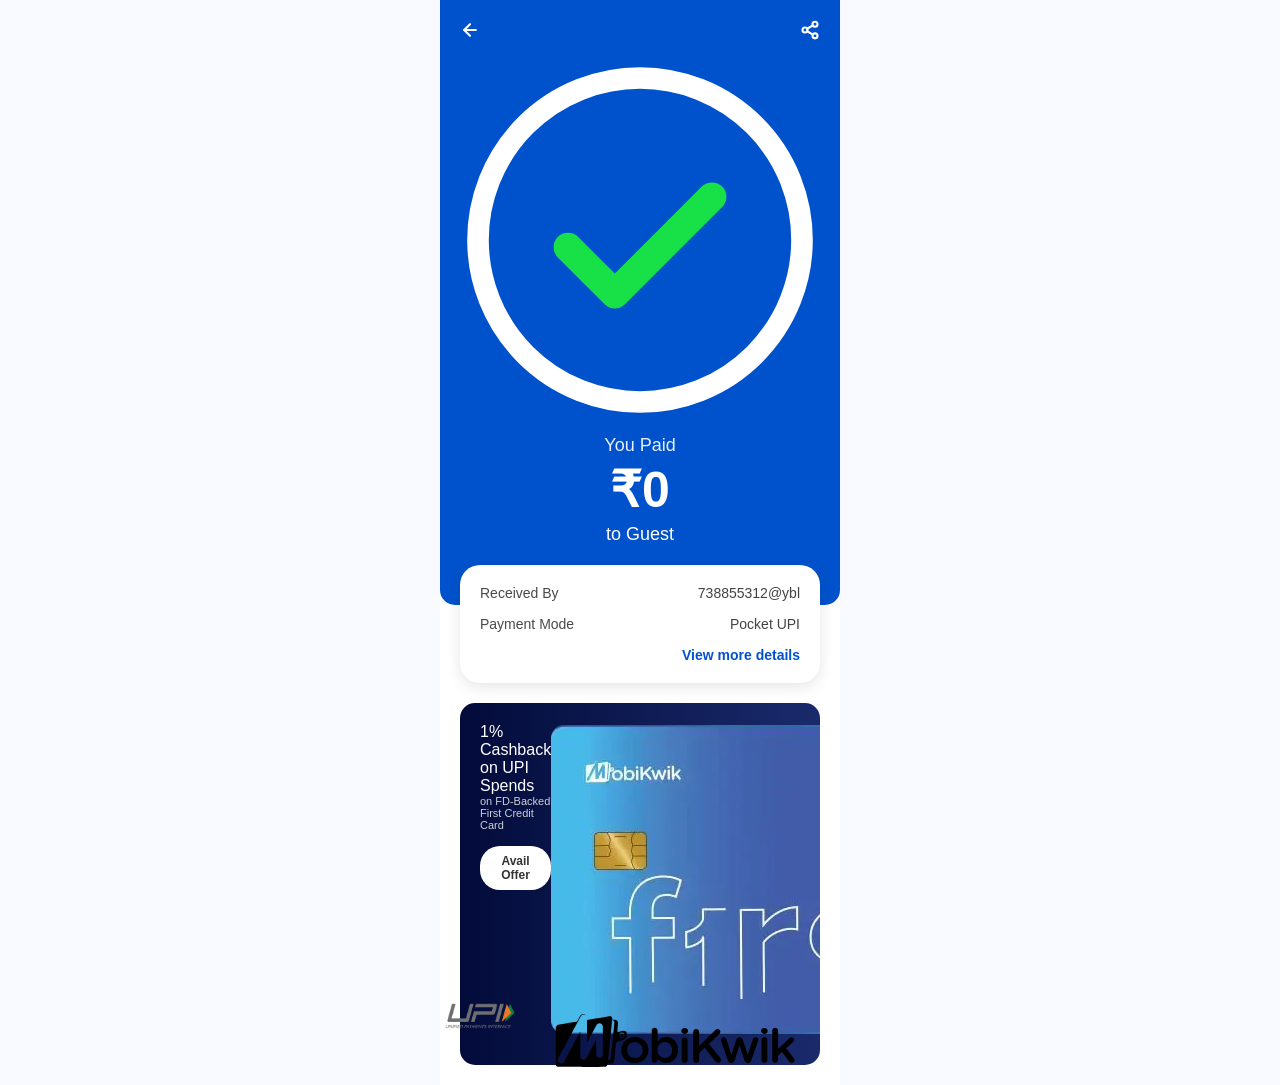
==== commit d00ec936: "Refactor payment.html with SVG icons and layout changes Updated payment page layout with SVG icons a" ====
--- a/payment.html
+++ b/payment.html
@@ -1,5 +1,6 @@
 <!DOCTYPE html>
 <html lang="en">
+
 <head>
     <meta charset="UTF-8">
     <meta name="viewport" content="width=device-width, initial-scale=1.0">
@@ -7,18 +8,35 @@
     <link rel="stylesheet" href="style.css">
     <script src="function.js"></script>
 </head>
+
 <body>
     <div class="container">
         <div class="header">
             <div class="nav-icons">
-                <span class="back-arrow" style="cursor: pointer;">&#10094;</span>
-                <span class="share-icon">&#10150;</span>
+                <svg class="back-arrow" xmlns="http://www.w3.org/2000/svg" width="20" height="20" viewBox="0 0 24 24"
+                    fill="none" stroke="currentColor" stroke-width="2.5" stroke-linecap="round" stroke-linejoin="round"
+                    style="cursor: pointer;">
+                    <path d="m12 19-7-7 7-7"></path>
+                    <path d="M19 12H5"></path>
+                </svg>
+                <svg class="share-icon" xmlns="http://www.w3.org/2000/svg" width="20" height="20" viewBox="0 0 24 24"
+                    fill="none" stroke="currentColor" stroke-width="2.5" stroke-linecap="round" stroke-linejoin="round"
+                    style="cursor: pointer;">
+                    <circle cx="18" cy="5" r="3"></circle>
+                    <circle cx="6" cy="12" r="3"></circle>
+                    <circle cx="18" cy="19" r="3"></circle>
+                    <line x1="8.59" y1="13.51" x2="15.42" y2="17.49"></line>
+                    <line x1="15.41" y1="6.51" x2="8.59" y2="10.49"></line>
+                </svg>
             </div>
 
             <div class="success-icon">
-                <div class="circle">
-                    <span class="checkmark">&#10003;</span>
-                </div>
+                <svg class="success-svg" xmlns="http://www.w3.org/2000/svg" viewBox="0 0 100 100">
+                    <circle class="success-circle" cx="50" cy="50" r="45" fill="none" stroke="#ffffff" stroke-width="6"
+                        stroke-linecap="round" />
+                    <path class="success-checkmark" fill="none" stroke="#17e146" stroke-width="8" stroke-linecap="round"
+                        stroke-linejoin="round" d="M30 52 l13 13 l27 -27" />
+                </svg>
             </div>
 
             <p class="status-text">You Paid</p>
@@ -47,16 +65,21 @@
                 <button class="avail-btn">Avail Offer</button>
             </div>
             <div class="card-img">
-                <div class="mock-card">first</div>
+                <img src="media__1780230448862.png" alt="MobiKwik First Card" class="first-card-img">
             </div>
         </div>
 
         <div class="footer">
-            <div class="upi_logo">  
-                 
+            <div class="upi_logo">
+
             </div>
-            <h2 class="mobikwik-logo">MobiKwik</h2>
+            <svg class="mobikwik-logo" xmlns="http://www.w3.org/2000/svg"
+                viewBox="-21.448845 -7.9042 185.88999 47.4252">
+                <path
+                    d="M51.9956 21.5347v-.0573c0-2.644-1.9364-4.829-4.6857-4.829-2.8066 0-4.5995 2.161-4.5995 4.7716v.0574c0 2.6153 1.9364 4.8003 4.657 4.8003 2.8352 0 4.6282-2.161 4.6282-4.743zm-12.7851 0v-.0573c0-4.2888 3.4712-7.8413 8.1568-7.8413 4.6856 0 8.1281 3.4951 8.1281 7.7839v.0574c0 4.26-3.4711 7.8125-8.1855 7.8125-4.6569 0-8.0994-3.495-8.0994-7.7552zm30.4566-.0525v-.0574c0-2.8975-1.9938-4.8004-4.3653-4.8004s-4.4561 1.9316-4.4561 4.8004v.0574c0 2.8687 2.0846 4.8003 4.456 4.8003 2.4003 0 4.3654-1.8455 4.3654-4.8003zM57.4318 9.7729c0-.9658.7507-1.707 1.7356-1.707.985 0 1.7643.7364 1.7643 1.707v6.6794c1.1284-1.5635 2.7206-2.8114 5.2068-2.8114 3.586 0 7.0858 2.7827 7.0858 7.7839v.0574c0 4.9725-3.4712 7.7838-7.0858 7.7838-2.5436 0-4.1358-1.2479-5.2068-2.644v.7698c0 .9371-.7793 1.7069-1.7643 1.7069-.9562 0-1.7356-.765-1.7356-1.707zm17.9919 5.7423c0-.9659.7506-1.7309 1.7356-1.7309s1.7643.765 1.7643 1.7309v11.8766c0 .9658-.7794 1.7069-1.7643 1.7069-.9563 0-1.7356-.7363-1.7356-1.707zm-.263-5.5989c0-1.0232.8654-1.6782 1.9938-1.6782s1.9938.655 1.9938 1.6782v.1721c0 1.0232-.8654 1.707-1.9938 1.707s-1.9938-.6838-1.9938-1.707zm7.1145.7363c0-.9658.7794-1.7356 1.793-1.7356.985 0 1.7643.7698 1.7643 1.7356v8.4102l9.6007-9.4907c.4064-.4256.8367-.655 1.4726-.655.985 0 1.6496.7697 1.6496 1.6208 0 .5403-.2295.9371-.636 1.3053l-6.3064 5.967 6.8276 8.3241c.2917.3682.4925.7124.4925 1.2527 0 .9658-.7793 1.707-1.793 1.707-.6933 0-1.1283-.3396-1.506-.8225l-6.5073-8.1568-3.2991 3.127v4.1214c0 .9658-.7794 1.7308-1.7643 1.7308-1.0136 0-1.793-.765-1.793-1.7308V10.6574zm20.8271 17.0213l-4.107-11.4224c-.0861-.2248-.1722-.5977-.1722-.8798 0-.8224.6646-1.5921 1.707-1.5921.8653 0 1.4439.569 1.7068 1.3626l2.95 9.094 2.9788-9.094c.2582-.7937.894-1.3626 1.793-1.3626h.2008c.8988 0 1.5348.569 1.793 1.3626l3.0073 9.094 2.9788-9.1227c.2295-.741.7793-1.334 1.7069-1.334.9562 0 1.6495.7412 1.6495 1.5922 0 .2534-.0861.5977-.1434.765L116.987 27.674c-.3777 1.0518-1.0997 1.5348-1.9364 1.5348h-.1148c-.8654 0-1.5921-.483-1.9077-1.4775l-2.9787-8.9218-3.0074 8.9218c-.3203.9945-1.0423 1.4775-1.879 1.4775h-.1148c-.8654 0-1.5921-.483-1.9364-1.5348zm20.0717-12.1587c0-.9659.7507-1.7309 1.7356-1.7309.985 0 1.7643.765 1.7643 1.7309v11.8766c0 .9658-.7793 1.7069-1.7643 1.7069-.9562 0-1.7356-.7363-1.7356-1.707zm-.263-5.5989c0-1.0232.8655-1.6782 1.9938-1.6782 1.1284 0 1.9938.655 1.9938 1.6782v.1721c0 1.0232-.8654 1.707-1.9938 1.707-1.1283 0-1.9937-.6838-1.9937-1.707zm6.713-.1434c0-.9371.7506-1.707 1.7355-1.707.985 0 1.7643.765 1.7643 1.707v11.083l6.5647-6.3352c.4638-.4543.8988-.7364 1.506-.7364.9276 0 1.5348.7364 1.5348 1.5635 0 .569-.2916.9945-.7793 1.4487l-4.0497 3.6672 4.6282 5.9384c.3204.4255.4638.741.4638 1.1379 0 .9371-.7506 1.5635-1.6495 1.5635-.6933 0-1.0997-.2248-1.5348-.765l-4.3653-5.7136-2.3141 2.1611v2.6153c0 .9659-.7793 1.707-1.7643 1.707-.9562 0-1.7356-.7364-1.7356-1.707V9.7824zM39.617 14.162c-.8798 0-1.597-.7029-1.597-1.5683 0-.8654.7172-1.573 1.597-1.573.8844 0 1.6016.7076 1.6016 1.573s-.7172 1.5683-1.6017 1.5683zm2.95-2.4146c-.306-2.8018-3.1892-1.6782-3.1892-1.6782-2.0463.7794-2.5149.4494-2.5149.4494l.3825-5.4554c-.2151-2.5484-3.6242-1.6638-3.6242-1.6638 1.8456.8367 1.4679 1.8168 1.4679 1.8168s-2.0082 20.0813-2.2377 21.3674c-.2295 1.2862-2.008.7603-2.008.7603v2.1993h2.314c1.6974 0 1.8504-2.2758 1.8504-2.2758l1.1331-10.6622c1.7882-.2965 3.1891-.7029 3.1891-.7029 3.7963-1.267 3.237-4.15 3.237-4.15zm-2.056.8463c0 .483-.4016.875-.894.875-.4878 0-.8894-.3969-.8894-.875s.4016-.8797.8893-.8797c.4925 0 .8941.392.8941.8797zM18.675 17.246l5.599-10.6048c.0096-.0144.0191-.0287.0287-.0383.263-.6598.875-1.138 1.6065-1.2336-.722.0192-1.42.4017-1.7787 1.0806L18.675 16.7965v.4542zM2.2084 29.247c-.9897-.5117-1.377-1.731-.851-2.6967L14.85 1.3866c.287-.5403.8033-.8894 1.3723-1.0089.0334-.0095.0621-.0143.0908-.0239.0765-.0096.1673-.0239.2534-.0239.0335 0 .0717-.0096.1004-.0096a.323.323 0 01.0717.0096c.0622 0 .1196.0096.1817.0191.0813.0096.1626.024.2486.0478.0335.0048.067.0192.1004.0335.1004.0287.196.067.2917.1148.0096.0047.024.0047.024.0143a.067.067 0 01.0334.0191c.11.0526.196.1148.282.1865.0192.0143.0383.024.0527.0382l.11.11c-.0335-.0478-.0622-.1052-.1005-.1482a.0964.0964 0 01-.0334-.043c-.0765-.086-.153-.1626-.2487-.239-.0143-.0097-.0334-.0288-.0526-.0431-.0908-.0622-.1816-.1291-.282-.1817-.0097-.0048-.024-.0191-.0335-.0287-.0144-.0048-.0287-.0048-.043-.0096-.0909-.043-.1817-.086-.287-.1147-.0382-.0144-.0717-.024-.1147-.0383-.0765-.019-.1625-.0286-.2438-.043a1.2246 1.2246 0 00-.1865-.0143C16.4087.0096 16.3896 0 16.361 0c-.0287 0-.0622.0096-.1052.0096a4.7081 4.7081 0 00-.2582.0239c-.0334.0095-.0621.0143-.0956.0239-.5785.1195-1.1045.4733-1.4009 1.028L.7358 26.7653c-.5355.9898-.1482 2.2329.8654 2.754.698.3634 1.5109.2821 2.1276-.1243-.4924.1435-1.047.11-1.5347-.1386zm14.4633-2.0273c-1.0997 0-2.0081-.8894-2.0081-1.97V10.2989l-.3347.6216v14.5158c0 1.1045.9228 2.013 2.0464 2.013.5546 0 1.0566-.22 1.4295-.5786-.3299.22-.7171.349-1.1379.349zm9.4956-1.0615c-1.1045 0-2.0082-.8893-2.0082-1.9699v-8.7592l-.3203.6263v8.439c0 1.1283.9371 2.0607 2.0894 2.0607.9036 0 1.6782-.5834 1.965-1.3818-.3442.588-.9896.9897-1.726.9897zm5.8379-24.8816S25.5839 2.3428 18.675 3.476v13.77l5.599-10.6048c.0096-.0144.0191-.0287.0287-.0383.2964-.7315 1.0184-1.2527 1.8599-1.2527 1.1044 0 2.0081.8893 2.0081 1.9699v16.8635c0 1.0853-.9037 1.9698-2.0081 1.9698-1.1045 0-2.0082-.8893-2.0082-1.9698v-8.7593l-5.331 10.1267a1.8325 1.8325 0 01-.2774.3777c-.2868.7507-1.0184 1.291-1.879 1.291-1.0997 0-2.0081-.8894-2.0081-1.97V10.2989L4.948 28.4054c-.5164.9658-1.7595 1.3483-2.7445.8367-.9897-.5116-1.377-1.7308-.851-2.6966L13.2483 4.3557C7.5538 5.2881 2.6148 6.0913 1.9741 6.1726.382 6.3734.0234 7.736.0234 7.736s-.0526 21.463 0 22.5292c.0478 1.0614 1.1857 1.2623 1.1857 1.2623s26.8372.2008 28.2237 0c1.3914-.2009 1.6448-1.7643 1.6448-1.7643l2.7253-27.1288c-.1004-1.769-1.7977-1.3675-1.7977-1.3675z" />
+            </svg>
         </div>
     </div>
 </body>
+
 </html>
--- a/style.css
+++ b/style.css
@@ -1,504 +1,230 @@
-/* ═══════════════════════════════════════════════
-   BASE RESET & CSS VARIABLES
-═══════════════════════════════════════════════ */
-*, *::before, *::after {
+* {
     margin: 0;
     padding: 0;
     box-sizing: border-box;
     font-family: 'Segoe UI', Roboto, Helvetica, Arial, sans-serif;
 }
 
-:root {
-    --blue:        #0052cc;
-    --blue-dark:   #003d99;
-    --blue-light:  #e8f0fe;
-    --green:       #22c55e;
-    --text-dark:   #1a1a2e;
-    --text-mid:    #494949;
-    --text-light:  #888;
-    --card-shadow: 0 8px 30px rgba(0, 82, 204, 0.13);
-}
-
 body {
-    background: #f0f4ff;
-    display: flex;
-    justify-content: center;
+    background-color: #f8faff;
+    display: flex;
+    justify-content: center;
+    overflow: hidden;
+}
+
+
+
+.container {
+    width: 100%;
+    max-width: 400px;
+    background-color: #fff;
     min-height: 100vh;
-}
-
-/* ── Confetti canvas ──────────────────────────── */
-#confettiCanvas {
-    position: fixed;
-    inset: 0;
-    pointer-events: none;
-    z-index: 9999;
-}
-
-/* ═══════════════════════════════════════════════
-   CONTAINER
-═══════════════════════════════════════════════ */
-.container {
-    width: 100%;
-    max-width: 400px;
-    background: #fff;
-    min-height: 100vh;
-    position: relative;
-    overflow-x: hidden;
-    overflow-y: auto;
-    padding-bottom: 80px;
-}
-
-/* ═══════════════════════════════════════════════
-   SHARED ENTRANCE ANIMATIONS
-═══════════════════════════════════════════════ */
-@keyframes fadeslide {
-    from { opacity: 0; transform: translateY(18px); }
-    to   { opacity: 1; transform: translateY(0);    }
-}
-@keyframes slideup {
-    from { opacity: 0; transform: translateY(32px); }
-    to   { opacity: 1; transform: translateY(0);    }
-}
-
-.anim-fadeslide {
-    opacity: 0;
-    animation: fadeslide 0.55s ease forwards;
-    animation-delay: var(--d, 0s);
-}
-.anim-slideup {
-    opacity: 0;
-    animation: slideup 0.6s cubic-bezier(0.22, 0.68, 0, 1.2) forwards;
-    animation-delay: var(--d, 0s);
-}
-
-/* ═══════════════════════════════════════════════
-   HEADER  (payment page)
-═══════════════════════════════════════════════ */
+    position: relative;
+    overflow: hidden;
+}
+
+/* Header Section */
 .header {
-    background: linear-gradient(160deg, #0062f5 0%, #0041aa 100%);
-    color: #fff;
+    background-color: #0052cc;
+    /*MobiKwikBlue*/color: white;
     text-align: center;
-    padding: 20px 20px 72px;
-    border-radius: 0 0 28px 28px;
-    position: relative;
-    overflow: hidden;
-}
-
-/* Radial glare overlay */
-.header::before {
-    content: '';
-    position: absolute;
-    inset: 0;
-    background: radial-gradient(ellipse at 50% -20%, rgba(255,255,255,0.18) 0%, transparent 70%);
-    pointer-events: none;
-}
-
-/* ── Nav Icons ─────────────────────────────── */
+    padding: 20px 20px 60px 20px;
+    border-radius: 0 0 15px 15px;
+    
+}
+
 .nav-icons {
     display: flex;
     justify-content: space-between;
     font-size: 20px;
-    margin-bottom: 24px;
-    opacity: 0;
-    animation: fadeslide 0.4s ease 0.1s forwards;
-}
-
-/* ═══════════════════════════════════════════════
-   CIRCLE  +  CHECKMARK  +  RIPPLES
-═══════════════════════════════════════════════ */
-.circle-completion {
-    width: 110px;
-    height: 110px;
-    position: relative;
+    margin-bottom: 20px;
+}
+
+.success-icon {
+    display: flex;
+    justify-content: center;
+    margin-bottom: 15px;
+}
+
+.circle {
+    width: 70px;
+    height: 70px;
+    border: #fff 4px solid;
+    border-radius: 50%;
     display: flex;
     align-items: center;
     justify-content: center;
-    margin: 0 auto 18px;
-}
-
-.circle-svg-payment {
-    width: 110px;
-    height: 110px;
-    position: absolute;
-    top: 0; left: 0;
-    transform: rotate(-90deg);
-}
-
-.circle-bg-payment {
-    fill: none;
-    stroke: rgba(255, 255, 255, 0.22);
-    stroke-width: 5;
-}
-
-/* Stroke draw animation */
-@keyframes strokeDraw {
-    from { stroke-dashoffset: 276.5; }
-    to   { stroke-dashoffset: 0;     }
-}
-
-.circle-fill-payment {
-    fill: none;
-    stroke: #fff;
-    stroke-width: 5;
-    stroke-linecap: round;
-    stroke-dasharray: 276.5;
-    stroke-dashoffset: 276.5;
-    animation: strokeDraw 1.1s cubic-bezier(0.4, 0, 0.2, 1) 0.2s forwards;
-}
-
-/* SVG checkmark path draw */
-.check-svg {
-    position: absolute;
-    width: 56px;
-    height: 56px;
-    z-index: 2;
-}
-
-@keyframes checkDraw {
-    from { stroke-dashoffset: 60; opacity: 0; }
-    to   { stroke-dashoffset: 0;  opacity: 1; }
-}
-
-.check-path {
-    fill: none;
-    stroke: #4ade80;
-    stroke-width: 5;
-    stroke-linecap: round;
-    stroke-linejoin: round;
-    stroke-dasharray: 60;
-    stroke-dashoffset: 60;
-    animation: checkDraw 0.5s ease-out 1.25s forwards;
-}
-
-/* Ripple rings */
-@keyframes ripple {
-    0%   { transform: scale(0.6); opacity: 0.55; }
-    100% { transform: scale(2.2); opacity: 0;    }
-}
-
-.ripple {
-    position: absolute;
-    width: 110px;
-    height: 110px;
-    border-radius: 50%;
-    border: 2px solid rgba(255, 255, 255, 0.45);
-    animation: ripple 2.2s ease-out infinite;
-    pointer-events: none;
-}
-.r1 { animation-delay: 0.2s;  }
-.r2 { animation-delay: 0.85s; }
-.r3 { animation-delay: 1.5s;  }
-
-/* Amount bounce-in */
-@keyframes scaleIn {
-    from { transform: scale(0.7); opacity: 0; }
-    to   { transform: scale(1);   opacity: 1; }
+}
+
+.checkmark {
+    color: #17e146;
+    font-size: 40px;
+    font-weight: bold;
 }
 
 .status-text {
-    font-size: 15px;
-    opacity: 0.88;
-    letter-spacing: 0.4px;
+    font-size: 18px;
+    opacity: 0.9;
 }
 
 .amount {
-    font-size: 52px;
-    font-weight: 300;
-    letter-spacing: -1px;
-    margin: 6px 0 4px;
-    animation: scaleIn 0.5s cubic-bezier(0.34, 1.56, 0.64, 1) 1.1s both;
+    font-size: 50px;
+    margin: 5px 0;
+    font-weight: 600;
 }
 
 .recipient {
-    font-size: 16px;
+    font-size: 18px;
     font-weight: 500;
-    opacity: 0.85;
-}
-
-/* ═══════════════════════════════════════════════
-   DETAILS CARD
-═══════════════════════════════════════════════ */
+}
+
+/* Details Card */
 .details-card {
-    background: #fff;
-    margin: -48px 16px 16px;
-    padding: 22px 20px 14px;
+    border-color: #2b45c8 15px solid;
+    background: white;
+    margin: -40px 20px 20px 20px;
+    padding: 20px;
+    box-shadow: 0 4px 15px rgba(0, 0, 0, 0.1);
+    position: relative;
     border-radius: 20px;
-    box-shadow: var(--card-shadow);
-    position: relative;
     z-index: 10;
-}
-
-.divider {
-    border: none;
-    border-top: 1px solid #f0f0f0;
-    margin: 12px 0;
+    -webkit-border-radius: 20px;
+    -moz-border-radius: 20px;
+    -ms-border-radius: 20px;
+    -o-border-radius: 20px;
 }
 
 .row {
     display: flex;
     justify-content: space-between;
-    align-items: center;
+    margin-bottom: 15px;
 }
 
 .label {
-    color: var(--text-light);
-    font-size: 13px;
+    color: #494949;
+    font-size: 14px;
 }
 
 .value {
-    color: var(--text-dark);
-    font-weight: 600;
-    font-size: 13px;
-}
-
-.txn-id {
-    font-size: 11px;
-    letter-spacing: 0.5px;
-    color: #555;
-    font-family: monospace;
+    color: #434343;
+    font-weight: 500;
+    font-size: 14px;
 }
 
 .view-more {
     text-align: right;
-    color: var(--blue);
-    font-size: 13px;
+    color: #0052cc;
+    font-size: 14px;
     font-weight: 600;
     cursor: pointer;
-    margin-top: 12px;
-}
-
-/* ═══════════════════════════════════════════════
-   STATUS PILLS  (Deducted → Processed → Received)
-═══════════════════════════════════════════════ */
-.status-pills {
-    display: flex;
-    align-items: center;
-    justify-content: center;
-    margin: 0 16px 16px;
-    padding: 14px 10px;
-    background: #f6fff9;
-    border-radius: 14px;
-    border: 1px solid #d1fae5;
-}
-
-.pill {
-    display: flex;
-    flex-direction: column;
-    align-items: center;
-    gap: 4px;
-    font-size: 11px;
-    font-weight: 600;
-    color: var(--green);
-    flex: 1;
-    opacity: 0;
-}
-
-@keyframes pillPop {
-    0%   { transform: scale(0);    opacity: 0; }
-    70%  { transform: scale(1.15);             }
-    100% { transform: scale(1);    opacity: 1; }
-}
-
-.pill:nth-child(1) { animation: pillPop 0.4s ease 1.65s forwards; }
-.pill:nth-child(3) { animation: pillPop 0.4s ease 1.9s  forwards; }
-.pill:nth-child(5) { animation: pillPop 0.4s ease 2.15s forwards; }
-
-.pill-connector {
-    height: 2px;
-    flex: 0.5;
-    background: linear-gradient(90deg, #22c55e, #86efac);
-    border-radius: 2px;
-    opacity: 0;
-    animation: fadeslide 0.3s ease 2.1s forwards;
-}
-
-/* ═══════════════════════════════════════════════
-   OFFER BANNER
-═══════════════════════════════════════════════ */
+    margin-top: 10px;
+}
+
+/* Banner Section */
 .offer-banner {
-    background: linear-gradient(120deg, #020b3a 0%, #0a1e6e 60%, #1a3a8f 100%);
-    margin: 0 16px 16px;
-    border-radius: 18px;
-    padding: 18px 20px;
-    display: flex;
-    align-items: center;
-    color: #fff;
+    background: linear-gradient(90deg, #020b3a 0%, #1a2a6c 100%);
+    margin: 20px;
+    border-radius: 15px;
+    padding: 20px;
+    display: flex;
+    color: white;
     position: relative;
     overflow: hidden;
-    min-height: 90px;
-}
-
-.offer-banner::after {
-    content: '';
-    position: absolute;
-    top: -30px; right: -30px;
-    width: 130px; height: 130px;
-    background: radial-gradient(circle, rgba(255,255,255,0.08), transparent 70%);
-    border-radius: 50%;
-    pointer-events: none;
-}
-
-.banner-content { flex: 1; }
+}
 
 .offer-title {
-    font-size: 14px;
-    font-weight: 700;
-    margin-bottom: 4px;
+    font-size: 16px;
 }
 
 .offer-sub {
     font-size: 11px;
-    opacity: 0.75;
-    margin-bottom: 12px;
+    margin-bottom: 15px;
+    opacity: 0.8;
 }
 
 .avail-btn {
-    background: #fff;
+    background: white;
     border: none;
-    padding: 7px 16px;
+    padding: 8px 15px;
     border-radius: 20px;
-    font-weight: 700;
-    font-size: 11px;
-    color: #0052cc;
-    cursor: pointer;
-    transition: transform 0.2s, box-shadow 0.2s;
-}
-.avail-btn:hover {
-    transform: scale(1.05);
-    box-shadow: 0 4px 12px rgba(255,255,255,0.25);
-}
-
-/* Floating mock card */
-@keyframes cardFloat {
-    0%,100% { transform: rotate(-12deg) translateY(0px);   }
-    50%      { transform: rotate(-12deg) translateY(-5px);  }
+    font-weight: bold;
+    font-size: 12px;
+    color: #333;
 }
 
 .mock-card {
-    width: 88px;
-    height: 55px;
-    background: linear-gradient(135deg, #4e73df 0%, #6fa1ff 100%);
-    border-radius: 8px;
+    width: 100px;
+    height: 60px;
+    background: #4e73df;
+    border-radius: 5px;
     position: absolute;
-    right: -8px;
-    bottom: 14px;
-    transform: rotate(-12deg);
+    right: -10px;
+    bottom: 20px;
+    transform: rotate(-10deg);
     display: flex;
     align-items: center;
     justify-content: center;
     font-style: italic;
-    font-size: 12px;
-    font-weight: 700;
-    color: rgba(255,255,255,0.85);
-    overflow: hidden;
-    box-shadow: 0 6px 18px rgba(0,0,0,0.35);
-    animation: cardFloat 3s ease-in-out 2.3s infinite;
-}
-
-.card-shine {
-    position: absolute;
-    top: -20px; left: -20px;
-    width: 60px; height: 60px;
-    background: rgba(255,255,255,0.18);
-    border-radius: 50%;
-    pointer-events: none;
-}
-
-.card-label { position: relative; z-index: 1; }
-
-/* ═══════════════════════════════════════════════
-   ACTION BUTTONS  (Home / Receipt / Share)
-═══════════════════════════════════════════════ */
-.action-btns {
-    display: flex;
-    justify-content: space-around;
-    margin: 0 16px 16px;
-    padding: 16px 8px;
-    background: #fff;
-    border-radius: 16px;
-    box-shadow: 0 4px 16px rgba(0,0,0,0.07);
-}
-
-.action-btn {
-    display: flex;
-    flex-direction: column;
-    align-items: center;
-    gap: 6px;
-    background: none;
-    border: none;
-    cursor: pointer;
-    font-size: 12px;
-    font-weight: 600;
-    color: var(--blue);
-    padding: 10px 16px;
-    border-radius: 12px;
-    transition: background 0.2s, transform 0.2s;
-}
-.action-btn:hover {
-    background: var(--blue-light);
-    transform: translateY(-2px);
-}
-.action-btn:active { transform: translateY(0); }
-
-/* ═══════════════════════════════════════════════
-   FOOTER
-═══════════════════════════════════════════════ */
+}
+
+/* Footer */
 .footer {
     position: absolute;
-    bottom: 10px;
-    width: 100%;
-    padding: 0 16px;
+    bottom: 5px;
+    width: 100%;
     display: flex;
     justify-content: space-between;
-    align-items: center;
-}
-
-.upi_logo {
-    width: 80px;
-    height: 36px;
-    background: url('UPI-01.png') no-repeat center center;
-    background-size: contain;
-}
-
-.mobi_logo {
-    width: 80px;
-    height: 36px;
-    background: url('mobikwik.svg') no-repeat center center;
-    background-size: contain;
-}
-
-/* ═══════════════════════════════════════════════
-   INDEX  /  FORM PAGE
-═══════════════════════════════════════════════ */
+    .upi_logo{
+        width: 100px;
+        height: 40px;
+        background: url('UPI-01.png') no-repeat center center;
+        background-size: contain;
+    }
+}
+
+.mobikwik-logo{
+    font-style: italic;
+    color: #0052cc;
+    font-size: 18px;
+    margin-right: 10px;
+    padding-top: 5px;
+}
+
+/* Form Page Styling */
 .form-title {
     font-size: 28px;
     font-weight: 600;
+    margin-bottom: 2px;
     font-style: italic;
     padding-top: 80px;
-    margin-bottom: 4px;
+    
+
 }
 
 .form-subtitle {
     font-size: 14px;
     opacity: 0.9;
     padding-bottom: 60px;
+
 }
 
 .form-card {
-    background: #fff;
-    margin: -40px 20px 20px;
+    background: white;
+    margin: -40px 20px 20px 20px;
     padding: 30px 20px;
-    box-shadow: 0 4px 20px rgba(0,0,0,0.1);
+    box-shadow: 0 4px 15px rgba(0, 0, 0, 0.1);
     position: relative;
     z-index: 10;
-    border-radius: 14px;
-}
-
-.form-group { margin-bottom: 20px; }
+    border-radius: 10px;
+}
+
+.form-group {
+    margin-bottom: 20px;
+}
 
 .form-group label {
     display: block;
-    color: var(--text-mid);
+    color: #494949;
     font-size: 14px;
     font-weight: 500;
     margin-bottom: 8px;
@@ -508,31 +234,32 @@
     width: 100%;
     padding: 12px 15px;
     font-size: 14px;
-    border: 1.5px solid #e0e0e0;
+    border: 1px solid #e0e0e0;
     border-radius: 8px;
-    transition: border-color 0.3s, box-shadow 0.3s;
-}
+    box-sizing: border-box;
+    transition: border-color 0.3s;
+}
+
 .form-group input:focus {
     outline: none;
-    border-color: var(--blue);
-    box-shadow: 0 0 0 3px rgba(0,82,204,0.1);
+    border-color: #0052cc;
+    box-shadow: 0 0 0 3px rgba(0, 82, 204, 0.1);
 }
 
 .submit-btn {
     width: 100%;
     padding: 14px 20px;
-    background: var(--blue);
-    color: #fff;
+    background-color: #0052cc;
+    color: white;
     border: none;
-    border-radius: 10px;
+    border-radius: 8px;
     font-size: 16px;
     font-weight: 600;
     cursor: pointer;
     margin-top: 10px;
-    transition: background 0.3s, transform 0.2s;
-}
+    transition: background-color 0.3s;
+}
+
 .submit-btn:hover {
-    background: var(--blue-dark);
-    transform: translateY(-1px);
-}
-.submit-btn:active { transform: translateY(0); }
+    background-color: #003d99;
+}
